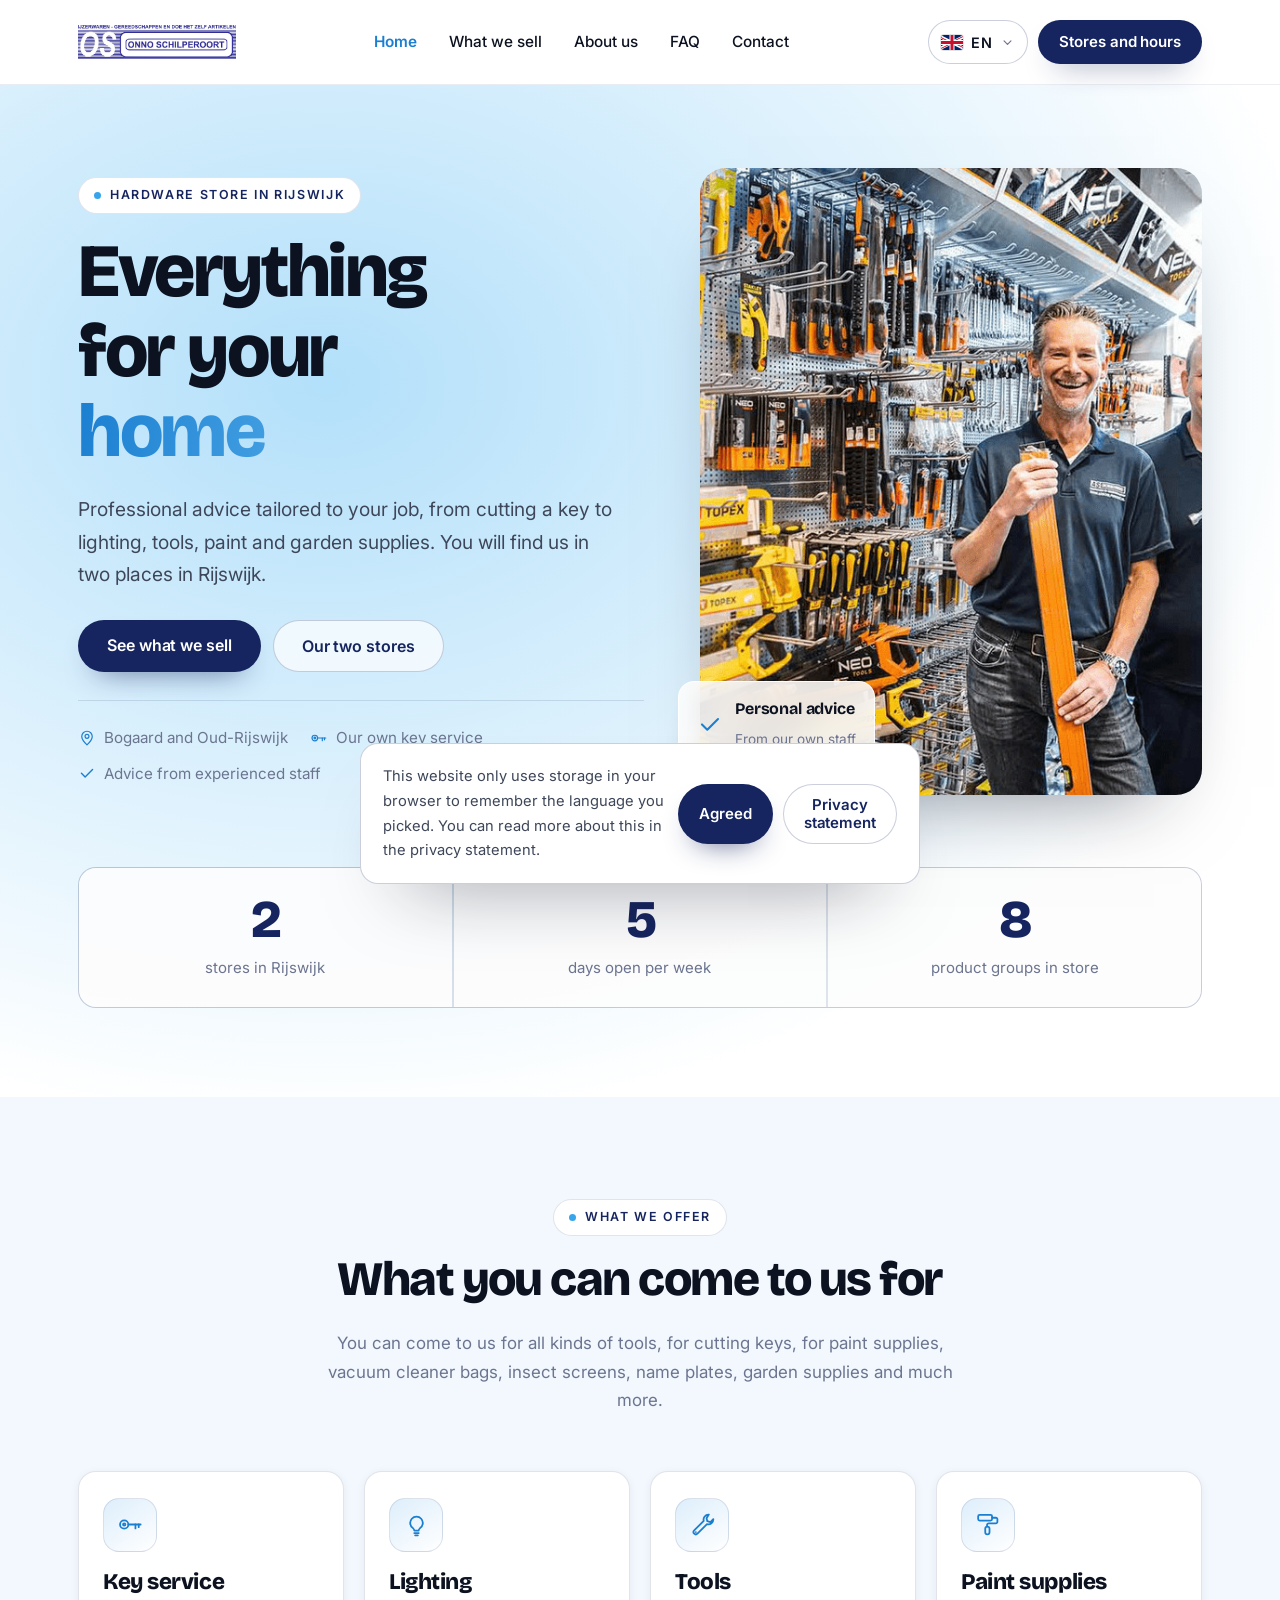
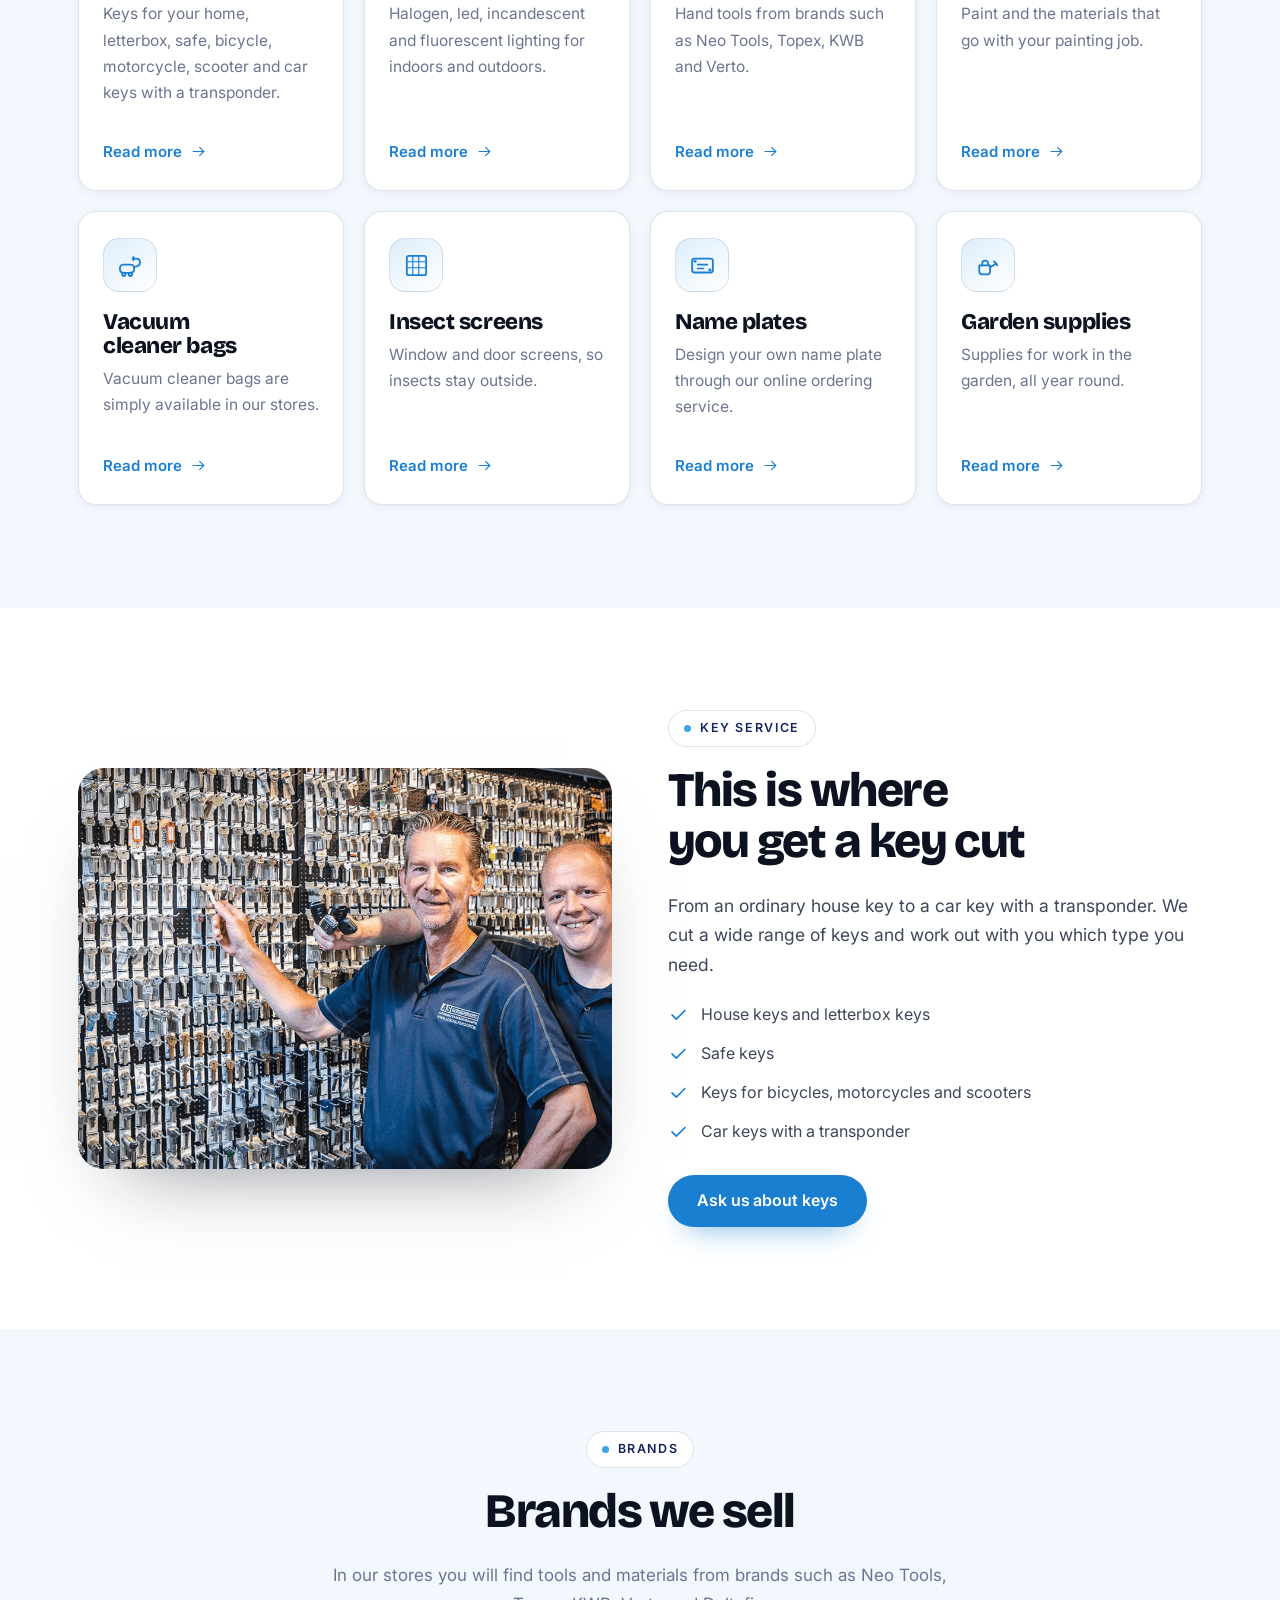
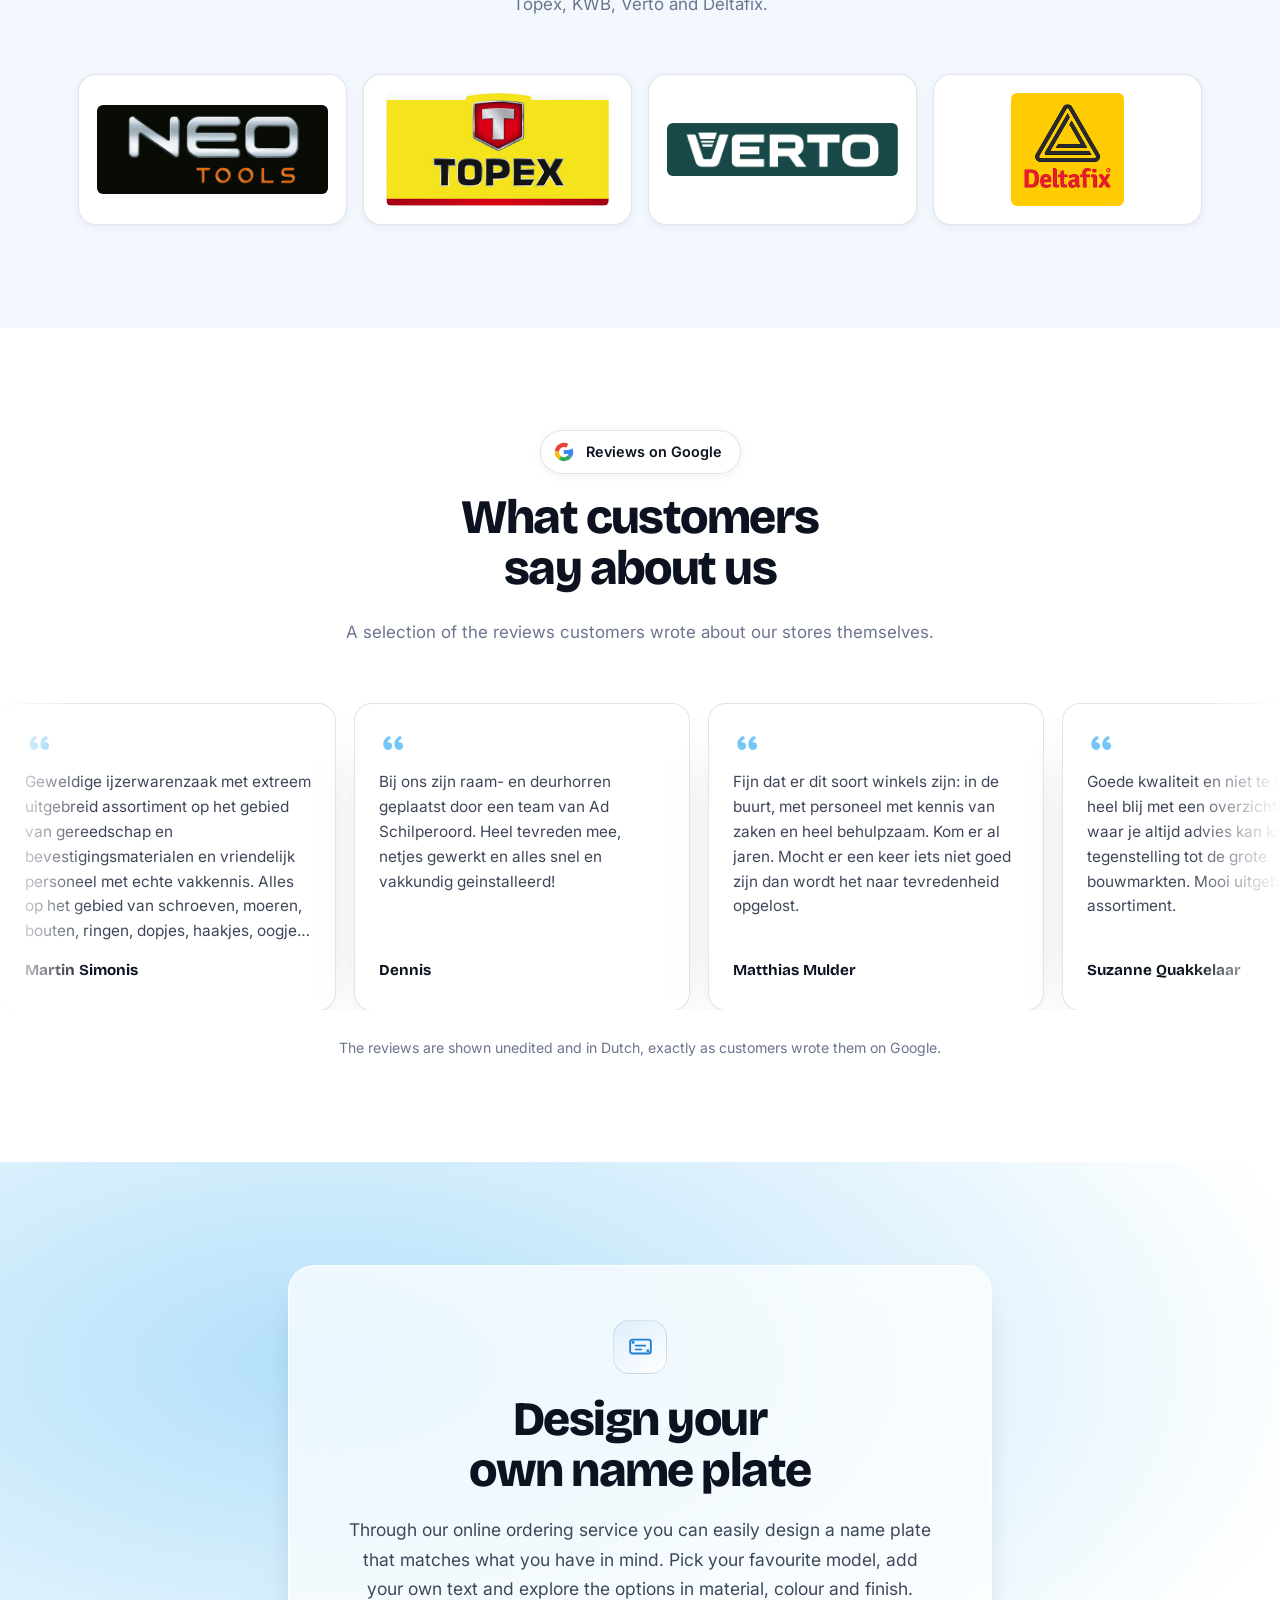
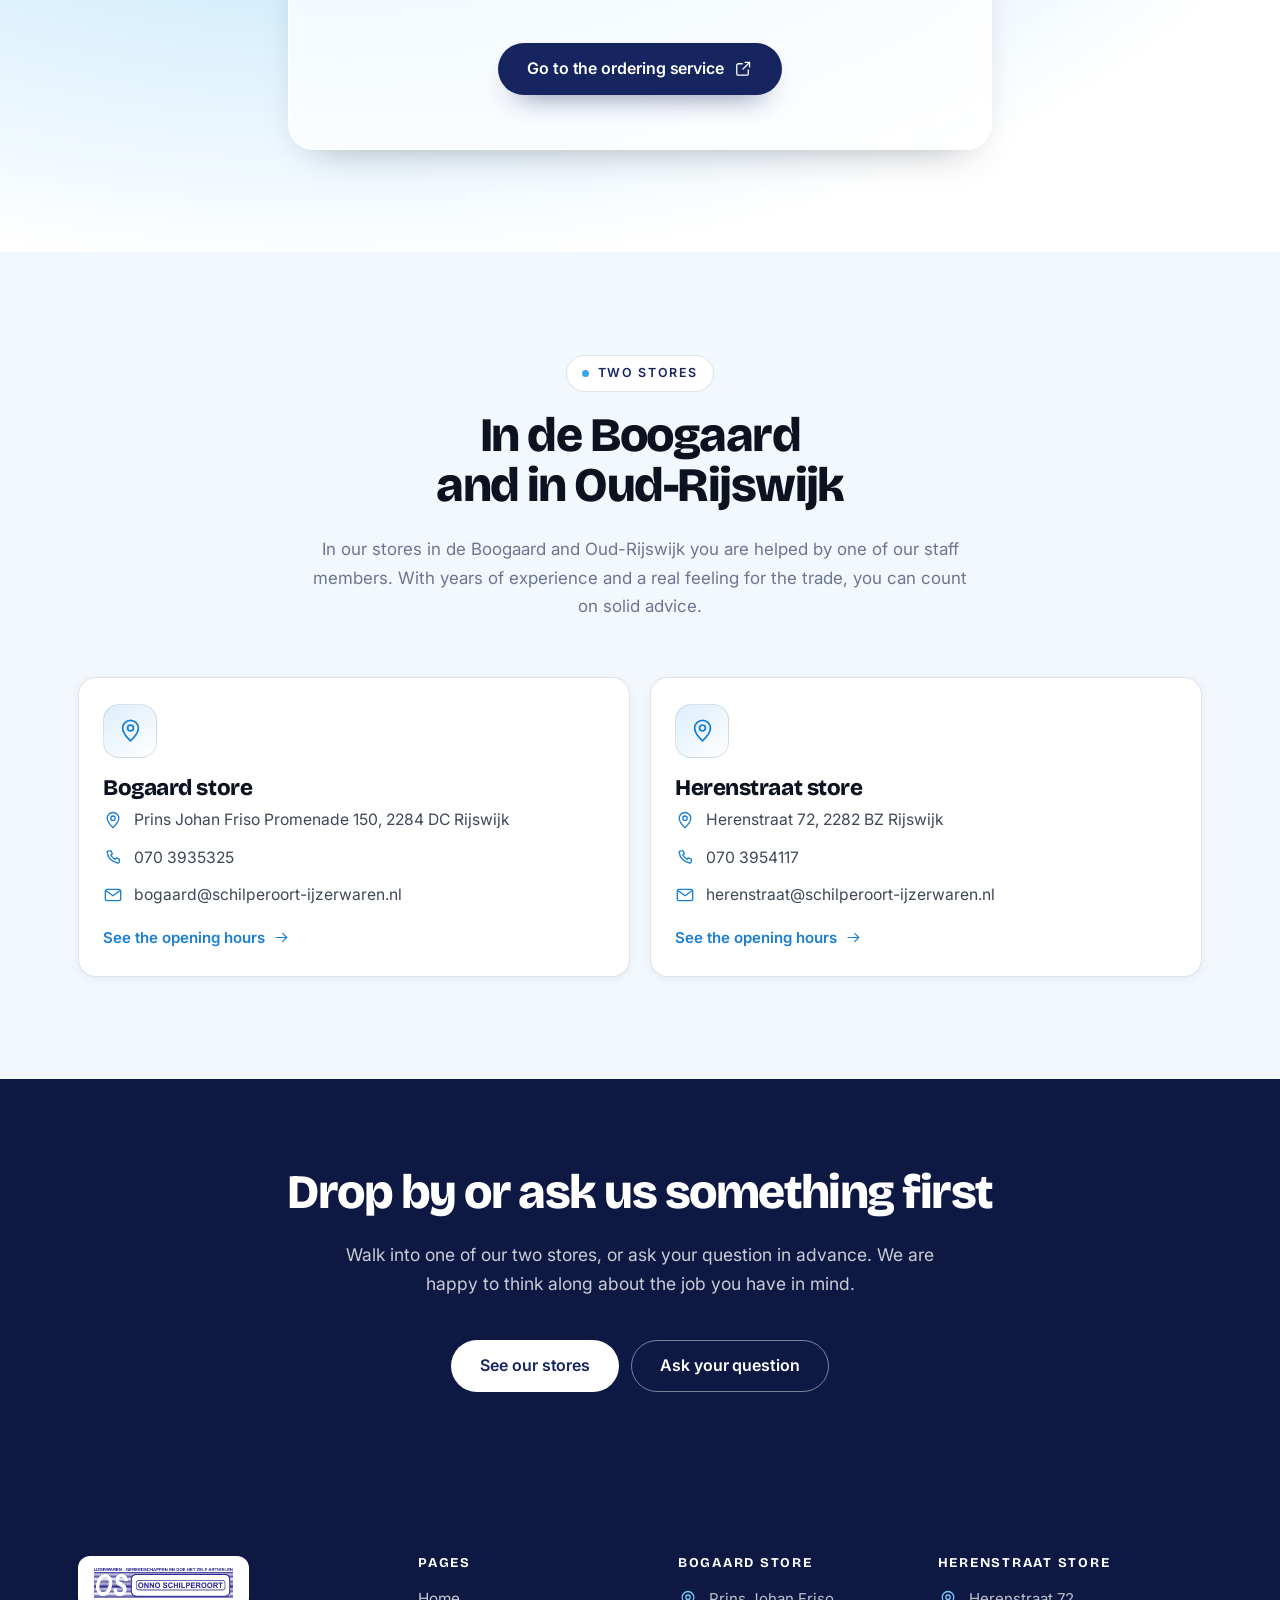
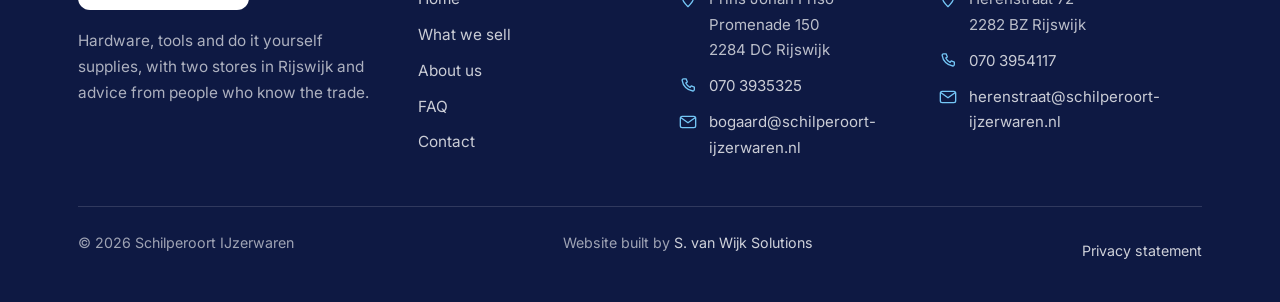
==== index.html @ a6f724fb "Basisstructuur demo-site Schilperoort IJzerwaren Vijf hoofdpagina's plus privacyverklaring en 404, g" ====
<!DOCTYPE html>
<html lang="nl">
<head>
<meta charset="UTF-8">
<meta name="viewport" content="width=device-width, initial-scale=1.0">
<meta name="robots" content="noindex, nofollow">
<title>Schilperoort IJzerwaren Rijswijk | Sleutels, gereedschap en verf</title>
<meta name="description" content="IJzerwarenwinkel met twee vestigingen in Rijswijk. Sleutelservice, gereedschappen, verlichting, verf, horren, naambordjes en tuinartikelen, met advies van vakmensen.">
<link rel="canonical" href="https://svanwijksolutions.github.io/schilderpoort-ijzerwaren/">
<link rel="alternate" hreflang="nl" href="https://svanwijksolutions.github.io/schilderpoort-ijzerwaren/">
<link rel="alternate" hreflang="en" href="https://svanwijksolutions.github.io/schilderpoort-ijzerwaren/">
<link rel="alternate" hreflang="x-default" href="https://svanwijksolutions.github.io/schilderpoort-ijzerwaren/">
<link rel="icon" href="assets/icons/favicon.svg" type="image/svg+xml">

<meta property="og:type" content="website">
<meta property="og:locale" content="nl_NL">
<meta property="og:title" content="Schilperoort IJzerwaren Rijswijk | Sleutels, gereedschap en verf">
<meta property="og:description" content="IJzerwarenwinkel met twee vestigingen in Rijswijk. Sleutelservice, gereedschappen, verlichting, verf, horren, naambordjes en tuinartikelen.">
<meta property="og:url" content="https://svanwijksolutions.github.io/schilderpoort-ijzerwaren/">
<meta property="og:image" content="https://svanwijksolutions.github.io/schilderpoort-ijzerwaren/assets/images/eigenaren-gereedschapswand.jpg">
<meta name="twitter:card" content="summary_large_image">

<link rel="preconnect" href="https://fonts.googleapis.com">
<link rel="preconnect" href="https://fonts.gstatic.com" crossorigin>
<link href="https://fonts.googleapis.com/css2?family=Bricolage+Grotesque:opsz,wght@12..96,400..800&family=Inter:wght@400..600&display=swap" rel="stylesheet">
<link rel="stylesheet" href="style.css">

<script type="application/ld+json">
{
  "@context": "https://schema.org",
  "@graph": [
    {
      "@type": "HardwareStore",
      "@id": "https://svanwijksolutions.github.io/schilderpoort-ijzerwaren/#bogaard",
      "name": "Schilperoort IJzerwaren, filiaal Bogaard",
      "url": "https://svanwijksolutions.github.io/schilderpoort-ijzerwaren/",
      "telephone": "+31703935325",
      "email": "bogaard@schilperoort-ijzerwaren.nl",
      "address": {
        "@type": "PostalAddress",
        "streetAddress": "Prins Johan Friso Promenade 150",
        "postalCode": "2284 DC",
        "addressLocality": "Rijswijk",
        "addressCountry": "NL"
      },
      "openingHoursSpecification": [
        { "@type": "OpeningHoursSpecification", "dayOfWeek": "Tuesday", "opens": "10:00", "closes": "17:30" },
        { "@type": "OpeningHoursSpecification", "dayOfWeek": ["Wednesday", "Thursday", "Friday"], "opens": "09:00", "closes": "17:30" },
        { "@type": "OpeningHoursSpecification", "dayOfWeek": "Saturday", "opens": "09:00", "closes": "16:00" }
      ]
    },
    {
      "@type": "HardwareStore",
      "@id": "https://svanwijksolutions.github.io/schilderpoort-ijzerwaren/#herenstraat",
      "name": "Schilperoort IJzerwaren, filiaal Herenstraat",
      "url": "https://svanwijksolutions.github.io/schilderpoort-ijzerwaren/",
      "telephone": "+31703954117",
      "email": "herenstraat@schilperoort-ijzerwaren.nl",
      "address": {
        "@type": "PostalAddress",
        "streetAddress": "Herenstraat 72",
        "postalCode": "2282 BZ",
        "addressLocality": "Rijswijk",
        "addressCountry": "NL"
      },
      "openingHoursSpecification": [
        { "@type": "OpeningHoursSpecification", "dayOfWeek": ["Tuesday", "Wednesday", "Thursday", "Friday"], "opens": "09:00", "closes": "17:30" },
        { "@type": "OpeningHoursSpecification", "dayOfWeek": "Saturday", "opens": "09:00", "closes": "16:00" }
      ]
    }
  ]
}
</script>
</head>
<body data-page="home">

<a class="skip-link" href="#main" data-i18n="a11y.skip">Naar de inhoud</a>

<div id="header-placeholder"></div>

<main id="main">

  <!-- Hero -->
  <section class="hero aurora">
    <div class="container">
      <div class="hero-grid">
        <div class="hero-copy">
          <span class="eyebrow fade-up" data-i18n="hero.eyebrow">IJzerwaren in Rijswijk</span>
          <h1 class="hero-title fade-up d1">
            <span class="line" data-i18n="hero.titleA">Alles voor in en om uw</span>
            <span class="line grad-word" data-i18n="hero.titleB">huis</span>
          </h1>
          <p class="hero-lead fade-up d2" data-i18n="hero.lead">Professioneel advies op maat, van een sleutel bijmaken tot verlichting, gereedschap, verf en tuinartikelen. U vindt ons op twee plekken in Rijswijk.</p>
          <div class="hero-actions fade-up d3">
            <a class="btn btn-primary" href="assortiment.html" data-i18n="hero.ctaPrimary">Bekijk het assortiment</a>
            <a class="btn btn-ghost" href="contact.html#locaties" data-i18n="hero.ctaSecondary">Onze twee filialen</a>
          </div>
          <ul class="hero-meta fade-up d4">
            <li>
              <svg class="icon" aria-hidden="true"><use href="assets/icons/sprite.svg#icon-pin"></use></svg>
              <span data-i18n="hero.meta1">Bogaard en Oud-Rijswijk</span>
            </li>
            <li>
              <svg class="icon" aria-hidden="true"><use href="assets/icons/sprite.svg#icon-key"></use></svg>
              <span data-i18n="hero.meta2">Eigen sleutelservice</span>
            </li>
            <li>
              <svg class="icon" aria-hidden="true"><use href="assets/icons/sprite.svg#icon-check"></use></svg>
              <span data-i18n="hero.meta3">Advies van vakmensen</span>
            </li>
          </ul>
        </div>

        <div class="hero-media fade-up d2">
          <div class="photo-frame hero-photo">
            <img src="assets/images/eigenaren-gereedschapswand.jpg"
                 alt="Twee medewerkers van Schilperoort IJzerwaren bij de gereedschapswand in de winkel"
                 width="1200" height="675" loading="eager">
          </div>
          <div class="hero-card">
            <svg class="icon" aria-hidden="true"><use href="assets/icons/sprite.svg#icon-check"></use></svg>
            <div>
              <strong data-i18n="hero.cardTitle">Persoonlijk advies</strong>
              <span data-i18n="hero.cardText">Van onze eigen medewerkers</span>
            </div>
          </div>
        </div>
      </div>

      <div class="stats-strip reveal">
        <div class="stat">
          <span class="stat-num" data-count="2">2</span>
          <span class="stat-label" data-i18n="stats.one">winkels in Rijswijk</span>
        </div>
        <div class="stat">
          <span class="stat-num" data-count="5">5</span>
          <span class="stat-label" data-i18n="stats.two">dagen per week open</span>
        </div>
        <div class="stat">
          <span class="stat-num" data-count="8">8</span>
          <span class="stat-label" data-i18n="stats.three">productgroepen in de winkel</span>
        </div>
      </div>
    </div>
  </section>

  <!-- Assortiment -->
  <section class="section section-tint" id="assortiment">
    <div class="container">
      <div class="section-head centered reveal">
        <span class="eyebrow" data-i18n="offer.eyebrow">Ons aanbod</span>
        <h2 data-i18n="offer.title">Waarvoor u bij ons terecht kunt</h2>
        <p data-i18n="offer.lead">U kunt bij ons terecht voor diverse gereedschappen, voor het bijmaken van diverse sleutels, verfartikelen, stofzuigerzakken, horren, naamplaatjes, tuinartikelen en nog veel meer.</p>
      </div>

      <div class="cards-grid grid-4">
        <article class="card reveal">
          <span class="card-icon"><svg class="icon" aria-hidden="true"><use href="assets/icons/sprite.svg#icon-key"></use></svg></span>
          <h3 data-i18n="offer.keys.title">Sleutelservice</h3>
          <p data-i18n="offer.keys.text">Sleutels voor huis, brievenbus, kluis, fiets, motor, scooter en auto met transponder.</p>
          <a class="card-link" href="assortiment.html#sleutelservice">
            <span data-i18n="common.more">Meer hierover</span>
            <svg class="icon" aria-hidden="true"><use href="assets/icons/sprite.svg#icon-arrow"></use></svg>
          </a>
        </article>

        <article class="card reveal delay-1">
          <span class="card-icon"><svg class="icon" aria-hidden="true"><use href="assets/icons/sprite.svg#icon-bulb"></use></svg></span>
          <h3 data-i18n="offer.light.title">Verlichting</h3>
          <p data-i18n="offer.light.text">Halogeen, led, gloeilampen en tl-verlichting voor binnen en buiten.</p>
          <a class="card-link" href="assortiment.html#verlichting">
            <span data-i18n="common.more">Meer hierover</span>
            <svg class="icon" aria-hidden="true"><use href="assets/icons/sprite.svg#icon-arrow"></use></svg>
          </a>
        </article>

        <article class="card reveal delay-2">
          <span class="card-icon"><svg class="icon" aria-hidden="true"><use href="assets/icons/sprite.svg#icon-tools"></use></svg></span>
          <h3 data-i18n="offer.tools.title">Gereedschappen</h3>
          <p data-i18n="offer.tools.text">Handgereedschap van merken als Neo Tools, Topex, KWB en Verto.</p>
          <a class="card-link" href="assortiment.html#gereedschap">
            <span data-i18n="common.more">Meer hierover</span>
            <svg class="icon" aria-hidden="true"><use href="assets/icons/sprite.svg#icon-arrow"></use></svg>
          </a>
        </article>

        <article class="card reveal delay-3">
          <span class="card-icon"><svg class="icon" aria-hidden="true"><use href="assets/icons/sprite.svg#icon-paint"></use></svg></span>
          <h3 data-i18n="offer.paint.title">Verfartikelen</h3>
          <p data-i18n="offer.paint.text">Verf en bijbehorende materialen voor uw schilderwerk.</p>
          <a class="card-link" href="assortiment.html#verf">
            <span data-i18n="common.more">Meer hierover</span>
            <svg class="icon" aria-hidden="true"><use href="assets/icons/sprite.svg#icon-arrow"></use></svg>
          </a>
        </article>

        <article class="card reveal">
          <span class="card-icon"><svg class="icon" aria-hidden="true"><use href="assets/icons/sprite.svg#icon-vacuum"></use></svg></span>
          <h3 data-i18n="offer.bags.title">Stofzuigerzakken</h3>
          <p data-i18n="offer.bags.text">Stofzuigerzakken haalt u gewoon bij ons in de winkel.</p>
          <a class="card-link" href="assortiment.html#stofzuigerzakken">
            <span data-i18n="common.more">Meer hierover</span>
            <svg class="icon" aria-hidden="true"><use href="assets/icons/sprite.svg#icon-arrow"></use></svg>
          </a>
        </article>

        <article class="card reveal delay-1">
          <span class="card-icon"><svg class="icon" aria-hidden="true"><use href="assets/icons/sprite.svg#icon-screen"></use></svg></span>
          <h3 data-i18n="offer.screens.title">Horren</h3>
          <p data-i18n="offer.screens.text">Raam- en deurhorren, zodat insecten buiten blijven.</p>
          <a class="card-link" href="assortiment.html#horren">
            <span data-i18n="common.more">Meer hierover</span>
            <svg class="icon" aria-hidden="true"><use href="assets/icons/sprite.svg#icon-arrow"></use></svg>
          </a>
        </article>

        <article class="card reveal delay-2">
          <span class="card-icon"><svg class="icon" aria-hidden="true"><use href="assets/icons/sprite.svg#icon-nameplate"></use></svg></span>
          <h3 data-i18n="offer.plates.title">Naambordjes</h3>
          <p data-i18n="offer.plates.text">Zelf een naambordje ontwerpen via onze online bestelservice.</p>
          <a class="card-link" href="assortiment.html#naambordjes">
            <span data-i18n="common.more">Meer hierover</span>
            <svg class="icon" aria-hidden="true"><use href="assets/icons/sprite.svg#icon-arrow"></use></svg>
          </a>
        </article>

        <article class="card reveal delay-3">
          <span class="card-icon"><svg class="icon" aria-hidden="true"><use href="assets/icons/sprite.svg#icon-garden"></use></svg></span>
          <h3 data-i18n="offer.garden.title">Tuinartikelen</h3>
          <p data-i18n="offer.garden.text">Spullen voor het werk in de tuin, het hele jaar door.</p>
          <a class="card-link" href="assortiment.html#tuin">
            <span data-i18n="common.more">Meer hierover</span>
            <svg class="icon" aria-hidden="true"><use href="assets/icons/sprite.svg#icon-arrow"></use></svg>
          </a>
        </article>
      </div>
    </div>
  </section>

  <!-- Sleutelservice -->
  <section class="section">
    <div class="container">
      <div class="split">
        <div class="split-media reveal">
          <div class="photo-frame">
            <img src="assets/images/sleutelservice-sleutelwand.jpg"
                 alt="Medewerker pakt een sleutel van de sleutelwand bij Schilperoort IJzerwaren"
                 width="1200" height="675" loading="lazy">
          </div>
        </div>
        <div class="split-copy reveal delay-1">
          <span class="eyebrow" data-i18n="keys.eyebrow">Sleutelservice</span>
          <h2 data-i18n="keys.title">Een sleutel bijmaken doet u hier</h2>
          <p data-i18n="keys.text">Van een gewone huissleutel tot een autosleutel met transponder. Wij maken uiteenlopende sleutels voor u bij en zoeken samen met u uit welk type u nodig heeft.</p>
          <ul class="feature-list">
            <li>
              <svg class="icon" aria-hidden="true"><use href="assets/icons/sprite.svg#icon-check"></use></svg>
              <span data-i18n="keys.item1">Huissleutels en brievenbussleutels</span>
            </li>
            <li>
              <svg class="icon" aria-hidden="true"><use href="assets/icons/sprite.svg#icon-check"></use></svg>
              <span data-i18n="keys.item2">Kluissleutels</span>
            </li>
            <li>
              <svg class="icon" aria-hidden="true"><use href="assets/icons/sprite.svg#icon-check"></use></svg>
              <span data-i18n="keys.item3">Sleutels voor fiets, motor en scooter</span>
            </li>
            <li>
              <svg class="icon" aria-hidden="true"><use href="assets/icons/sprite.svg#icon-check"></use></svg>
              <span data-i18n="keys.item4">Autosleutels met transponder</span>
            </li>
          </ul>
          <div class="hero-actions">
            <a class="btn btn-accent" href="contact.html#formulier" data-i18n="keys.cta">Stel uw vraag over sleutels</a>
          </div>
        </div>
      </div>
    </div>
  </section>

  <!-- Merken -->
  <section class="section section-tint">
    <div class="container">
      <div class="section-head centered reveal">
        <span class="eyebrow" data-i18n="brands.eyebrow">Merken</span>
        <h2 data-i18n="brands.title">Merken die wij verkopen</h2>
        <p data-i18n="brands.lead">In onze winkels vindt u gereedschap en materialen van onder andere Neo Tools, Topex, KWB, Verto en Deltafix.</p>
      </div>
      <div class="brands-grid">
        <div class="brand-card reveal">
          <img src="assets/images/merk-neo-tools.png" alt="Logo van Neo Tools" width="1024" height="394" loading="lazy">
        </div>
        <div class="brand-card reveal delay-1">
          <img src="assets/images/merk-topex.jpg" alt="Logo van Topex" width="640" height="326" loading="lazy">
        </div>
        <div class="brand-card reveal delay-2">
          <img src="assets/images/merk-verto.png" alt="Logo van Verto" width="1024" height="237" loading="lazy">
        </div>
        <div class="brand-card reveal delay-3">
          <img src="assets/images/merk-deltafix.png" alt="Logo van Deltafix" width="225" height="225" loading="lazy">
        </div>
      </div>
    </div>
  </section>

  <!-- Reviews -->
  <section class="tm-section">
    <div class="container section-head centered reveal">
      <span class="tm-badge">
        <svg class="icon" aria-hidden="true"><use href="assets/icons/sprite.svg#icon-google"></use></svg>
        <span data-i18n="reviews.badge">Reviews op Google</span>
      </span>
      <h2 data-i18n="reviews.title">Wat klanten over ons zeggen</h2>
      <p data-i18n="reviews.lead">Een greep uit de reacties die klanten zelf over onze winkels schreven.</p>
    </div>

    <div class="tm-viewport">
      <div class="tm-track">
        <!-- set 1 -->
        <figure class="tm-card">
          <svg class="icon" aria-hidden="true"><use href="assets/icons/sprite.svg#icon-quote"></use></svg>
          <blockquote class="tm-quote">Geweldige ijzerwarenzaak met extreem uitgebreid assortiment op het gebied van gereedschap en bevestigingsmaterialen en vriendelijk personeel met echte vakkennis. Alles op het gebied van schroeven, moeren, bouten, ringen, dopjes, haakjes, oogjes, ophangsystemen, elektra, kabels, kettingen, beems, trekkers, matten, etc. Tevens is er een sleutelservice.</blockquote>
          <figcaption class="tm-name">Martin Simonis</figcaption>
        </figure>
        <figure class="tm-card">
          <svg class="icon" aria-hidden="true"><use href="assets/icons/sprite.svg#icon-quote"></use></svg>
          <blockquote class="tm-quote">Bij ons zijn raam- en deurhorren geplaatst door een team van Ad Schilperoord. Heel tevreden mee, netjes gewerkt en alles snel en vakkundig geinstalleerd!</blockquote>
          <figcaption class="tm-name">Dennis</figcaption>
        </figure>
        <figure class="tm-card">
          <svg class="icon" aria-hidden="true"><use href="assets/icons/sprite.svg#icon-quote"></use></svg>
          <blockquote class="tm-quote">Fijn dat er dit soort winkels zijn: in de buurt, met personeel met kennis van zaken en heel behulpzaam. Kom er al jaren. Mocht er een keer iets niet goed zijn dan wordt het naar tevredenheid opgelost.</blockquote>
          <figcaption class="tm-name">Matthias Mulder</figcaption>
        </figure>
        <figure class="tm-card">
          <svg class="icon" aria-hidden="true"><use href="assets/icons/sprite.svg#icon-quote"></use></svg>
          <blockquote class="tm-quote">Goede kwaliteit en niet te duur. Ik ben heel blij met een overzichtelijke winkel waar je altijd advies kan krijgen, in tegenstelling tot de grote bouwmarkten. Mooi uitgebreid assortiment.</blockquote>
          <figcaption class="tm-name">Suzanne Quakkelaar</figcaption>
        </figure>
        <figure class="tm-card">
          <svg class="icon" aria-hidden="true"><use href="assets/icons/sprite.svg#icon-quote"></use></svg>
          <blockquote class="tm-quote">Fantastische winkel, personeel dat weet waar ze het over hebben, je kunnen helpen omdat ze mee denken en als je iets nodig hebt weten ze precies te vinden in welk bakje het zit. Prijzen zijn prima, service perfect!</blockquote>
          <figcaption class="tm-name">Tom Wonders</figcaption>
        </figure>
        <figure class="tm-card">
          <svg class="icon" aria-hidden="true"><use href="assets/icons/sprite.svg#icon-quote"></use></svg>
          <blockquote class="tm-quote">Heerlijk mee denkende personeel. Had een vraag en hun een perfecte oplossing. En koste me nog geen 3 euro en ben er super blij mee. Kom er graag als er iets in huis gedaan moet worden.</blockquote>
          <figcaption class="tm-name">Ser B</figcaption>
        </figure>

        <!-- set 2: exacte kopie voor de naadloze loop -->
        <figure class="tm-card" aria-hidden="true">
          <svg class="icon" aria-hidden="true"><use href="assets/icons/sprite.svg#icon-quote"></use></svg>
          <blockquote class="tm-quote">Geweldige ijzerwarenzaak met extreem uitgebreid assortiment op het gebied van gereedschap en bevestigingsmaterialen en vriendelijk personeel met echte vakkennis. Alles op het gebied van schroeven, moeren, bouten, ringen, dopjes, haakjes, oogjes, ophangsystemen, elektra, kabels, kettingen, beems, trekkers, matten, etc. Tevens is er een sleutelservice.</blockquote>
          <figcaption class="tm-name">Martin Simonis</figcaption>
        </figure>
        <figure class="tm-card" aria-hidden="true">
          <svg class="icon" aria-hidden="true"><use href="assets/icons/sprite.svg#icon-quote"></use></svg>
          <blockquote class="tm-quote">Bij ons zijn raam- en deurhorren geplaatst door een team van Ad Schilperoord. Heel tevreden mee, netjes gewerkt en alles snel en vakkundig geinstalleerd!</blockquote>
          <figcaption class="tm-name">Dennis</figcaption>
        </figure>
        <figure class="tm-card" aria-hidden="true">
          <svg class="icon" aria-hidden="true"><use href="assets/icons/sprite.svg#icon-quote"></use></svg>
          <blockquote class="tm-quote">Fijn dat er dit soort winkels zijn: in de buurt, met personeel met kennis van zaken en heel behulpzaam. Kom er al jaren. Mocht er een keer iets niet goed zijn dan wordt het naar tevredenheid opgelost.</blockquote>
          <figcaption class="tm-name">Matthias Mulder</figcaption>
        </figure>
        <figure class="tm-card" aria-hidden="true">
          <svg class="icon" aria-hidden="true"><use href="assets/icons/sprite.svg#icon-quote"></use></svg>
          <blockquote class="tm-quote">Goede kwaliteit en niet te duur. Ik ben heel blij met een overzichtelijke winkel waar je altijd advies kan krijgen, in tegenstelling tot de grote bouwmarkten. Mooi uitgebreid assortiment.</blockquote>
          <figcaption class="tm-name">Suzanne Quakkelaar</figcaption>
        </figure>
        <figure class="tm-card" aria-hidden="true">
          <svg class="icon" aria-hidden="true"><use href="assets/icons/sprite.svg#icon-quote"></use></svg>
          <blockquote class="tm-quote">Fantastische winkel, personeel dat weet waar ze het over hebben, je kunnen helpen omdat ze mee denken en als je iets nodig hebt weten ze precies te vinden in welk bakje het zit. Prijzen zijn prima, service perfect!</blockquote>
          <figcaption class="tm-name">Tom Wonders</figcaption>
        </figure>
        <figure class="tm-card" aria-hidden="true">
          <svg class="icon" aria-hidden="true"><use href="assets/icons/sprite.svg#icon-quote"></use></svg>
          <blockquote class="tm-quote">Heerlijk mee denkende personeel. Had een vraag en hun een perfecte oplossing. En koste me nog geen 3 euro en ben er super blij mee. Kom er graag als er iets in huis gedaan moet worden.</blockquote>
          <figcaption class="tm-name">Ser B</figcaption>
        </figure>
      </div>
    </div>

    <div class="container">
      <p class="tm-note" data-i18n="reviews.note">De reviews staan hier onbewerkt, precies zoals klanten ze zelf op Google schreven.</p>
    </div>
  </section>

  <!-- Naambordjes -->
  <section class="section aurora">
    <div class="container">
      <div class="highlight-block reveal">
        <span class="card-icon"><svg class="icon" aria-hidden="true"><use href="assets/icons/sprite.svg#icon-nameplate"></use></svg></span>
        <h2 data-i18n="plates.title">Uw eigen naambordje ontwerpen</h2>
        <p data-i18n="plates.text">Via onze online bestelservice ontwerpt u eenvoudig een naambordje dat perfect aansluit bij uw wensen. Kies uw favoriete model, voeg uw eigen tekst toe en ontdek de vele mogelijkheden in materiaal, kleur en uitvoering.</p>
        <a class="btn btn-primary" href="https://1034000.naambord.nl/" target="_blank" rel="noopener">
          <span data-i18n="plates.cta">Naar de bestelservice</span>
          <svg class="icon" aria-hidden="true"><use href="assets/icons/sprite.svg#icon-external"></use></svg>
        </a>
      </div>
    </div>
  </section>

  <!-- Locaties -->
  <section class="section section-tint">
    <div class="container">
      <div class="section-head centered reveal">
        <span class="eyebrow" data-i18n="locations.eyebrow">Twee winkels</span>
        <h2 data-i18n="locations.title">In de Bogaard en in Oud-Rijswijk</h2>
        <p data-i18n="locations.lead">In onze filialen in de Bogaard en Oud-Rijswijk wordt u vakkundig geholpen door 1 van onze medewerkers. Met jarenlange ervaring en passie voor het vak kunt u er vanuit gaan dat u goed advies krijgt.</p>
      </div>

      <div class="cards-grid">
        <article class="card reveal">
          <span class="card-icon"><svg class="icon" aria-hidden="true"><use href="assets/icons/sprite.svg#icon-pin"></use></svg></span>
          <h3 data-i18n="locations.bogaard">Filiaal Bogaard</h3>
          <ul class="contact-list">
            <li>
              <svg class="icon" aria-hidden="true"><use href="assets/icons/sprite.svg#icon-pin"></use></svg>
              <span>Prins Johan Friso Promenade 150, 2284 DC Rijswijk</span>
            </li>
            <li>
              <svg class="icon" aria-hidden="true"><use href="assets/icons/sprite.svg#icon-phone"></use></svg>
              <a href="tel:+31703935325">070 3935325</a>
            </li>
            <li>
              <svg class="icon" aria-hidden="true"><use href="assets/icons/sprite.svg#icon-mail"></use></svg>
              <a href="mailto:bogaard@schilperoort-ijzerwaren.nl">bogaard@schilperoort-ijzerwaren.nl</a>
            </li>
          </ul>
          <a class="card-link" href="contact.html#locaties">
            <span data-i18n="locations.hoursLink">Bekijk de openingstijden</span>
            <svg class="icon" aria-hidden="true"><use href="assets/icons/sprite.svg#icon-arrow"></use></svg>
          </a>
        </article>

        <article class="card reveal delay-1">
          <span class="card-icon"><svg class="icon" aria-hidden="true"><use href="assets/icons/sprite.svg#icon-pin"></use></svg></span>
          <h3 data-i18n="locations.herenstraat">Filiaal Herenstraat</h3>
          <ul class="contact-list">
            <li>
              <svg class="icon" aria-hidden="true"><use href="assets/icons/sprite.svg#icon-pin"></use></svg>
              <span>Herenstraat 72, 2282 BZ Rijswijk</span>
            </li>
            <li>
              <svg class="icon" aria-hidden="true"><use href="assets/icons/sprite.svg#icon-phone"></use></svg>
              <a href="tel:+31703954117">070 3954117</a>
            </li>
            <li>
              <svg class="icon" aria-hidden="true"><use href="assets/icons/sprite.svg#icon-mail"></use></svg>
              <a href="mailto:herenstraat@schilperoort-ijzerwaren.nl">herenstraat@schilperoort-ijzerwaren.nl</a>
            </li>
          </ul>
          <a class="card-link" href="contact.html#locaties">
            <span data-i18n="locations.hoursLink">Bekijk de openingstijden</span>
            <svg class="icon" aria-hidden="true"><use href="assets/icons/sprite.svg#icon-arrow"></use></svg>
          </a>
        </article>
      </div>
    </div>
  </section>

  <!-- CTA -->
  <section class="cta-band">
    <div class="container cta-inner">
      <h2 data-i18n="cta.title">Even langskomen of eerst iets vragen</h2>
      <p data-i18n="cta.text">Loop binnen in een van onze twee winkels, of stel uw vraag vooraf. Wij denken graag met u mee over de klus die u in gedachten heeft.</p>
      <div class="cta-actions">
        <a class="btn btn-light" href="contact.html#locaties" data-i18n="cta.primary">Bekijk onze filialen</a>
        <a class="btn btn-outline-light" href="contact.html#formulier" data-i18n="cta.secondary">Stel uw vraag</a>
      </div>
    </div>
  </section>

</main>

<div id="footer-placeholder"></div>

<div class="cookie-banner" role="dialog" aria-live="polite">
  <p data-i18n="cookie.text">Deze website gebruikt alleen opslag in uw browser om uw taalkeuze te onthouden. Meer hierover leest u in de privacyverklaring.</p>
  <div class="cookie-actions">
    <button type="button" class="btn btn-primary btn-sm" data-cookie-accept data-i18n="cookie.accept">Akkoord</button>
    <a class="btn btn-ghost btn-sm" href="privacy.html" data-i18n="cookie.more">Privacyverklaring</a>
  </div>
</div>

<script src="js/script.js" defer></script>
</body>
</html>
---- style.css ----
/* ==========================================================================
   Schilperoort IJzerwaren — stylesheet
   Kleuren: lichtblauw, wit, zwart (huisstijl behouden)
   Opbouw: tokens, basis, layout, header, hero, secties, componenten, footer,
           bewegende elementen, responsive
   ========================================================================== */

/* ---------- 1. Tokens ---------- */
:root {
  --ink: #0C1220;
  --ink-2: #3E4759;
  --ink-3: #6C7590;
  --deep: #16255F;
  --deep-2: #0E1943;
  --brand: #1B7FD1;
  --brand-2: #37A5EB;
  --sky: #74C6F6;
  --sky-soft: #DDEEFB;
  --sky-tint: #F2F8FE;
  --white: #FFFFFF;
  --line: rgba(22, 37, 95, 0.12);
  --line-strong: rgba(22, 37, 95, 0.22);

  --font-display: "Bricolage Grotesque", "Segoe UI", ui-sans-serif, system-ui, sans-serif;
  --font-body: "Inter", ui-sans-serif, system-ui, -apple-system, "Segoe UI", Arial, sans-serif;

  --radius-sm: 10px;
  --radius: 18px;
  --radius-lg: 26px;

  --shadow-sm: 0 2px 10px rgba(12, 18, 32, 0.06);
  --shadow: 0 18px 40px -26px rgba(12, 18, 32, 0.45);
  --shadow-lg: 0 40px 80px -48px rgba(12, 18, 32, 0.55);

  --header-h: 76px;
  --container: 1180px;
  --ease: cubic-bezier(0.22, 1, 0.36, 1);
}

/* ---------- 2. Basis ---------- */
*, *::before, *::after { box-sizing: border-box; }

html {
  scroll-behavior: smooth;
  scroll-padding-top: calc(var(--header-h) + 16px);
  -webkit-text-size-adjust: 100%;
}

body {
  margin: 0;
  font-family: var(--font-body);
  font-size: 17px;
  line-height: 1.68;
  color: var(--ink-2);
  background: var(--white);
  overflow-x: hidden;
  -webkit-font-smoothing: antialiased;
}

body.menu-open { overflow: hidden; }

img, svg { max-width: 100%; }
img { display: block; height: auto; }

h1, h2, h3, h4 {
  font-family: var(--font-display);
  color: var(--ink);
  margin: 0 0 0.5em;
  line-height: 1.06;
  letter-spacing: -0.032em;
  font-weight: 800;
  text-wrap: balance;
}

h1 { font-size: clamp(2.5rem, 7.4vw, 4.7rem); }
h2 { font-size: clamp(1.85rem, 4.4vw, 3rem); }
h3 { font-size: clamp(1.15rem, 2.1vw, 1.4rem); letter-spacing: -0.02em; }
h4 { font-size: 1.02rem; letter-spacing: -0.01em; }

p { margin: 0 0 1.1em; }
p:last-child { margin-bottom: 0; }

a { color: var(--brand); text-decoration: none; }
a:hover { color: var(--deep); }

ul { margin: 0; padding: 0; }

:focus-visible {
  outline: 3px solid var(--brand);
  outline-offset: 3px;
  border-radius: 4px;
}

.container {
  width: 100%;
  max-width: var(--container);
  margin-inline: auto;
  padding-inline: 20px;
}

.skip-link {
  position: absolute;
  left: -9999px;
  top: 0;
  z-index: 200;
  background: var(--deep);
  color: var(--white);
  padding: 14px 20px;
  border-radius: 0 0 10px 0;
}
.skip-link:focus {
  left: 0;
  color: var(--white);
}

.sr-only {
  position: absolute;
  width: 1px; height: 1px;
  padding: 0; margin: -1px;
  overflow: hidden;
  clip: rect(0 0 0 0);
  white-space: nowrap;
  border: 0;
}

.icon {
  width: 24px;
  height: 24px;
  flex: none;
}

/* ---------- 3. Knoppen ---------- */
.btn {
  display: inline-flex;
  align-items: center;
  justify-content: center;
  gap: 10px;
  min-height: 52px;
  padding: 15px 28px;
  border: 1px solid transparent;
  border-radius: 999px;
  font-family: var(--font-body);
  font-size: 1rem;
  font-weight: 600;
  letter-spacing: -0.005em;
  line-height: 1.2;
  cursor: pointer;
  text-align: center;
  transition: transform 0.35s var(--ease), box-shadow 0.35s var(--ease),
              background-color 0.25s ease, color 0.25s ease, border-color 0.25s ease;
}

.btn .icon { width: 19px; height: 19px; }

.btn-primary {
  background: var(--deep);
  color: var(--white);
  box-shadow: 0 14px 30px -18px rgba(22, 37, 95, 0.9);
}
.btn-primary:hover {
  background: var(--deep-2);
  color: var(--white);
  transform: scale(1.025);
  box-shadow: 0 20px 40px -18px rgba(27, 127, 209, 0.75);
}

.btn-accent {
  background: var(--brand);
  color: var(--white);
  box-shadow: 0 14px 30px -18px rgba(27, 127, 209, 0.9);
}
.btn-accent:hover {
  background: #1569B2;
  color: var(--white);
  transform: scale(1.025);
}

.btn-ghost {
  background: rgba(255, 255, 255, 0.7);
  color: var(--deep);
  border-color: var(--line-strong);
}
.btn-ghost:hover {
  background: var(--white);
  color: var(--deep);
  transform: scale(1.025);
  box-shadow: var(--shadow);
}

.btn-light {
  background: var(--white);
  color: var(--deep);
}
.btn-light:hover {
  background: var(--sky-soft);
  color: var(--deep);
  transform: scale(1.025);
}

.btn-outline-light {
  background: transparent;
  color: var(--white);
  border-color: rgba(255, 255, 255, 0.45);
}
.btn-outline-light:hover {
  background: rgba(255, 255, 255, 0.12);
  color: var(--white);
  transform: scale(1.025);
}

.btn-sm {
  min-height: 44px;
  padding: 11px 20px;
  font-size: 0.94rem;
}

/* ---------- 4. Header ---------- */
.site-header {
  position: fixed;
  inset: 0 0 auto 0;
  z-index: 100;
  background: rgba(255, 255, 255, 0.82);
  -webkit-backdrop-filter: blur(16px) saturate(160%);
  backdrop-filter: blur(16px) saturate(160%);
  border-bottom: 1px solid rgba(22, 37, 95, 0.08);
  transition: background-color 0.3s ease, box-shadow 0.3s ease, border-color 0.3s ease;
}

.site-header.scrolled {
  background: rgba(255, 255, 255, 0.94);
  box-shadow: 0 10px 30px -22px rgba(12, 18, 32, 0.55);
  border-bottom-color: rgba(22, 37, 95, 0.12);
}

.header-inner {
  display: flex;
  align-items: center;
  justify-content: space-between;
  gap: 16px;
  height: var(--header-h);
  transition: height 0.3s var(--ease);
}

.site-header.scrolled .header-inner { height: 62px; }

.brand {
  display: flex;
  align-items: center;
  flex: none;
  transition: transform 0.3s var(--ease);
}
.brand:hover { transform: scale(1.02); }

.brand-logo {
  height: 34px;
  width: auto;
  transition: height 0.3s var(--ease);
}
.site-header.scrolled .brand-logo { height: 28px; }

.main-nav { display: none; }

.nav-links {
  display: flex;
  align-items: center;
  gap: 4px;
  list-style: none;
}

.nav-link {
  display: inline-flex;
  align-items: center;
  min-height: 44px;
  padding: 8px 14px;
  border-radius: 999px;
  color: var(--ink);
  font-size: 0.96rem;
  font-weight: 500;
  transition: background-color 0.25s ease, color 0.25s ease;
}
.nav-link:hover { background: var(--sky-tint); color: var(--deep); }
.nav-link.is-active { color: var(--brand); font-weight: 600; }

.header-actions {
  display: flex;
  align-items: center;
  gap: 10px;
}

.header-cta { display: none; }

/* Taalswitcher — desktop dropdown met vlaggen */
.lang-switch { position: relative; display: none; }

.lang-toggle {
  display: inline-flex;
  align-items: center;
  gap: 8px;
  min-height: 44px;
  padding: 8px 12px;
  background: var(--white);
  border: 1px solid var(--line-strong);
  border-radius: 999px;
  font-family: var(--font-body);
  font-size: 0.9rem;
  font-weight: 600;
  color: var(--ink);
  cursor: pointer;
  transition: border-color 0.25s ease, box-shadow 0.25s ease;
}
.lang-toggle:hover { border-color: var(--brand); box-shadow: var(--shadow-sm); }

.flag {
  width: 22px;
  height: 15px;
  border-radius: 3px;
  object-fit: cover;
  box-shadow: 0 0 0 1px rgba(12, 18, 32, 0.12);
}

.lang-code { letter-spacing: 0.04em; }

.lang-toggle .icon { width: 15px; height: 15px; color: var(--ink-3); transition: transform 0.25s ease; }
.lang-toggle[aria-expanded="true"] .icon { transform: rotate(180deg); }

.lang-menu {
  position: absolute;
  top: calc(100% + 8px);
  right: 0;
  min-width: 186px;
  list-style: none;
  padding: 6px;
  background: var(--white);
  border: 1px solid var(--line);
  border-radius: 14px;
  box-shadow: var(--shadow-lg);
  opacity: 0;
  visibility: hidden;
  transform: translateY(-6px);
  transition: opacity 0.22s ease, transform 0.22s ease, visibility 0.22s ease;
}
.lang-switch.open .lang-menu {
  opacity: 1;
  visibility: visible;
  transform: translateY(0);
}

.lang-option {
  display: flex;
  align-items: center;
  gap: 10px;
  width: 100%;
  min-height: 44px;
  padding: 9px 12px;
  background: none;
  border: 0;
  border-radius: 10px;
  font-family: var(--font-body);
  font-size: 0.94rem;
  font-weight: 500;
  color: var(--ink);
  text-align: left;
  cursor: pointer;
}
.lang-option:hover { background: var(--sky-tint); }
.lang-option[aria-selected="true"] { background: var(--sky-soft); font-weight: 600; }

html[lang="nl"] .flag-en,
html[lang="en"] .flag-nl { display: none; }

/* Hamburger */
.menu-toggle {
  position: relative;
  z-index: 115;
  display: inline-flex;
  flex-direction: column;
  justify-content: center;
  gap: 5px;
  width: 46px;
  height: 46px;
  padding: 0 10px;
  background: var(--white);
  border: 1px solid var(--line-strong);
  border-radius: 12px;
  cursor: pointer;
}
.menu-toggle span {
  display: block;
  height: 2px;
  width: 100%;
  border-radius: 2px;
  background: var(--ink);
  transition: transform 0.32s var(--ease), opacity 0.2s ease;
}
body.menu-open .menu-toggle span:nth-child(1) { transform: translateY(7px) rotate(45deg); }
body.menu-open .menu-toggle span:nth-child(2) { opacity: 0; }
body.menu-open .menu-toggle span:nth-child(3) { transform: translateY(-7px) rotate(-45deg); }

/* Mobiel menu */
.mobile-menu {
  position: fixed;
  inset: 0;
  z-index: 110;
  width: 100vw;
  height: 100vh;
  height: 100dvh;
  background: #FFFFFF;
  background-color: #FFFFFF;
  padding: calc(var(--header-h) + 18px) 20px 40px;
  overflow-y: auto;
  transform: translateX(100%);
  visibility: hidden;
  opacity: 0;
  transition: transform 0.4s var(--ease), opacity 0.4s ease, visibility 0.4s ease;
}
.mobile-menu.open {
  transform: translateX(0);
  visibility: visible;
  opacity: 1;
}

body.menu-open .site-header {
  backdrop-filter: none;
  -webkit-backdrop-filter: none;
  background: #FFFFFF;
}

.mobile-nav {
  list-style: none;
  border-top: 1px solid var(--line);
}
.mobile-nav a {
  display: flex;
  align-items: center;
  justify-content: space-between;
  min-height: 60px;
  padding: 14px 4px;
  border-bottom: 1px solid var(--line);
  font-family: var(--font-display);
  font-size: 1.5rem;
  font-weight: 700;
  letter-spacing: -0.02em;
  color: var(--ink);
}
.mobile-nav a:hover { color: var(--brand); }
.mobile-nav .icon { width: 20px; height: 20px; color: var(--sky); }

.mobile-extra {
  margin-top: 26px;
  display: grid;
  gap: 12px;
}

.mobile-lang {
  display: flex;
  gap: 10px;
  margin-top: 24px;
}
.mobile-lang-btn {
  display: inline-flex;
  align-items: center;
  gap: 9px;
  flex: 1 1 0;
  min-height: 48px;
  padding: 12px 14px;
  background: var(--white);
  border: 1px solid var(--line-strong);
  border-radius: 12px;
  font-family: var(--font-body);
  font-size: 0.95rem;
  font-weight: 600;
  color: var(--ink);
  cursor: pointer;
}
.mobile-lang-btn[aria-pressed="true"] {
  background: var(--sky-soft);
  border-color: var(--brand);
  color: var(--deep);
}

/* ---------- 5. Layout-basis ---------- */
main { padding-top: var(--header-h); }

.section { padding: clamp(56px, 8vw, 104px) 0; }
.section-tint { background: var(--sky-tint); }
.section-deep {
  background: var(--deep-2);
  color: rgba(255, 255, 255, 0.78);
}
.section-deep h2, .section-deep h3 { color: var(--white); }

.section-head {
  max-width: 42rem;
  margin-bottom: clamp(32px, 5vw, 56px);
}
.section-head.centered {
  margin-inline: auto;
  text-align: center;
}
.section-head p { color: var(--ink-3); font-size: 1.06rem; }
.section-deep .section-head p { color: rgba(255, 255, 255, 0.72); }

.eyebrow {
  display: inline-flex;
  align-items: center;
  gap: 9px;
  margin-bottom: 18px;
  padding: 7px 15px;
  background: var(--white);
  border: 1px solid var(--line);
  border-radius: 999px;
  font-size: 0.78rem;
  font-weight: 600;
  letter-spacing: 0.13em;
  text-transform: uppercase;
  color: var(--deep);
}
.eyebrow::before {
  content: "";
  width: 7px;
  height: 7px;
  border-radius: 50%;
  background: var(--brand-2);
}
.section-tint .eyebrow { background: var(--white); }
.section-deep .eyebrow {
  background: rgba(255, 255, 255, 0.08);
  border-color: rgba(255, 255, 255, 0.18);
  color: var(--white);
}

.lead {
  font-size: clamp(1.06rem, 2vw, 1.22rem);
  line-height: 1.6;
  color: var(--ink-2);
}

/* ---------- 6. Aurora-achtergrond ---------- */
.aurora {
  position: relative;
  isolation: isolate;
  overflow: hidden;
}
.aurora::before {
  content: "";
  position: absolute;
  inset: -30% -20% auto -20%;
  height: 150%;
  z-index: -1;
  background:
    radial-gradient(46% 40% at 18% 22%, rgba(116, 198, 246, 0.55), transparent 68%),
    radial-gradient(38% 36% at 84% 12%, rgba(27, 127, 209, 0.34), transparent 66%),
    radial-gradient(52% 44% at 62% 78%, rgba(221, 238, 251, 0.9), transparent 70%),
    radial-gradient(30% 30% at 8% 82%, rgba(55, 165, 235, 0.22), transparent 70%);
  background-size: 180% 180%;
  animation: aurora-drift 26s ease-in-out infinite alternate;
}

@keyframes aurora-drift {
  0%   { background-position: 0% 50%, 100% 0%, 50% 100%, 0% 100%; }
  100% { background-position: 22% 30%, 74% 24%, 30% 76%, 18% 72%; }
}

.aurora-deep::before {
  background:
    radial-gradient(44% 40% at 16% 20%, rgba(55, 165, 235, 0.42), transparent 66%),
    radial-gradient(40% 38% at 88% 24%, rgba(116, 198, 246, 0.24), transparent 66%),
    radial-gradient(46% 42% at 60% 92%, rgba(27, 127, 209, 0.32), transparent 70%);
}

/* ---------- 7. Hero ---------- */
.hero {
  padding: clamp(44px, 7vw, 84px) 0 clamp(48px, 7vw, 92px);
}

.hero-grid {
  display: grid;
  gap: clamp(32px, 5vw, 56px);
  align-items: center;
}

.hero-title {
  margin-bottom: 22px;
  font-weight: 800;
}

.line { display: block; }

.grad-word {
  background: linear-gradient(100deg, var(--brand) 0%, var(--sky) 26%, var(--deep) 52%, var(--brand-2) 74%, var(--brand) 100%);
  background-size: 320% 100%;
  -webkit-background-clip: text;
  background-clip: text;
  -webkit-text-fill-color: transparent;
  color: transparent;
  animation: grad-slide 9s linear infinite;
}

@keyframes grad-slide {
  0% { background-position: 0% 50%; }
  100% { background-position: 320% 50%; }
}

.hero-lead {
  max-width: 34rem;
  font-size: clamp(1.06rem, 2vw, 1.2rem);
  color: var(--ink-2);
}

.hero-actions {
  display: flex;
  flex-wrap: wrap;
  gap: 12px;
  margin-top: 30px;
}

.hero-meta {
  display: flex;
  flex-wrap: wrap;
  gap: 10px 22px;
  margin-top: 28px;
  padding-top: 24px;
  border-top: 1px solid var(--line);
  list-style: none;
  font-size: 0.95rem;
  color: var(--ink-3);
}
.hero-meta li {
  display: flex;
  align-items: center;
  gap: 8px;
}
.hero-meta .icon { width: 18px; height: 18px; color: var(--brand); }

.hero-media { position: relative; }

.photo-frame {
  position: relative;
  border-radius: var(--radius-lg);
  overflow: hidden;
  box-shadow: var(--shadow-lg);
  background: var(--sky-soft);
}
.photo-frame img {
  width: 100%;
  height: 100%;
  object-fit: cover;
  object-position: center;
}

.hero-photo { aspect-ratio: 4 / 3; }

.hero-card {
  position: absolute;
  left: 16px;
  bottom: -22px;
  display: flex;
  align-items: center;
  gap: 12px;
  padding: 14px 18px;
  background: rgba(255, 255, 255, 0.86);
  -webkit-backdrop-filter: blur(14px);
  backdrop-filter: blur(14px);
  border: 1px solid rgba(255, 255, 255, 0.9);
  border-radius: 16px;
  box-shadow: var(--shadow);
}
.hero-card .icon { width: 26px; height: 26px; color: var(--brand); }
.hero-card strong {
  display: block;
  font-family: var(--font-display);
  font-size: 1rem;
  color: var(--ink);
  letter-spacing: -0.01em;
}
.hero-card span { font-size: 0.85rem; color: var(--ink-3); }

/* ---------- 8. Cijferstrip ---------- */
.stats-strip {
  display: grid;
  gap: 2px;
  margin-top: clamp(48px, 6vw, 72px);
  background: var(--line);
  border: 1px solid var(--line);
  border-radius: var(--radius);
  overflow: hidden;
}

.stat {
  padding: 26px 22px;
  background: rgba(255, 255, 255, 0.92);
  text-align: center;
}
.stat-num {
  display: block;
  font-family: var(--font-display);
  font-size: clamp(2.4rem, 5.4vw, 3.3rem);
  font-weight: 800;
  letter-spacing: -0.045em;
  line-height: 1;
  color: var(--deep);
}
.stat-label {
  display: block;
  margin-top: 8px;
  font-size: 0.94rem;
  color: var(--ink-3);
}

/* ---------- 9. Kaartgrids (symmetrisch) ---------- */
.cards-grid {
  display: grid;
  gap: 18px;
  grid-template-columns: 1fr;
}

.card {
  display: flex;
  flex-direction: column;
  height: 100%;
  padding: 26px 24px;
  background: var(--white);
  border: 1px solid var(--line);
  border-radius: var(--radius);
  box-shadow: var(--shadow-sm);
  transition: transform 0.4s var(--ease), box-shadow 0.4s var(--ease), border-color 0.3s ease;
}
.card:hover {
  transform: translateY(-4px);
  border-color: rgba(27, 127, 209, 0.4);
  box-shadow: var(--shadow);
}

.card-icon {
  display: inline-flex;
  align-items: center;
  justify-content: center;
  width: 54px;
  height: 54px;
  margin-bottom: 18px;
  border-radius: 16px;
  background: linear-gradient(145deg, var(--sky-soft), #FFFFFF);
  border: 1px solid var(--line);
  color: var(--brand);
  transition: transform 0.4s var(--ease), background-color 0.3s ease;
}
.card:hover .card-icon { transform: rotate(-6deg) scale(1.04); }
.card-icon .icon { width: 27px; height: 27px; }

.card h3 { margin-bottom: 8px; }
.card p { font-size: 0.97rem; color: var(--ink-3); }

.card-link {
  display: inline-flex;
  align-items: center;
  gap: 8px;
  margin-top: auto;
  padding-top: 16px;
  font-size: 0.94rem;
  font-weight: 600;
  color: var(--brand);
}
.card-link .icon { width: 17px; height: 17px; transition: transform 0.3s var(--ease); }
.card-link:hover .icon { transform: translateX(4px); }

/* ---------- 10. Split-secties ---------- */
.split {
  display: grid;
  gap: clamp(28px, 4.5vw, 56px);
  align-items: center;
}

.split-media .photo-frame { aspect-ratio: 4 / 3; }
.split-copy { min-width: 0; }

.section-photo { padding-bottom: clamp(8px, 2vw, 20px); }
.banner-photo { aspect-ratio: 16 / 9; }

.feature-list {
  display: grid;
  gap: 12px;
  margin: 22px 0 0;
  list-style: none;
}
.feature-list li {
  display: flex;
  align-items: flex-start;
  gap: 12px;
  font-size: 1rem;
}
.feature-list .icon {
  width: 21px;
  height: 21px;
  margin-top: 3px;
  color: var(--brand);
}
.section-deep .feature-list .icon { color: var(--sky); }

/* ---------- 11. Merken ---------- */
.brands-grid {
  display: grid;
  gap: 16px;
  grid-template-columns: repeat(2, minmax(0, 1fr));
}

.brand-card {
  display: flex;
  align-items: center;
  justify-content: center;
  aspect-ratio: 16 / 9;
  padding: 18px;
  background: var(--white);
  border: 1px solid var(--line);
  border-radius: var(--radius);
  box-shadow: var(--shadow-sm);
  transition: transform 0.4s var(--ease), box-shadow 0.4s var(--ease);
}
.brand-card:hover { transform: translateY(-3px); box-shadow: var(--shadow); }
.brand-card img {
  width: auto;
  max-width: 100%;
  max-height: 100%;
  object-fit: contain;
  border-radius: 6px;
}

/* ---------- 12. Reviews-marquee ---------- */
.tm-section {
  --tm-duration: 68s;
  --tm-gap: 18px;
  --tm-card-width: 19.5rem;
  padding: clamp(56px, 8vw, 104px) 0;
}

.tm-badge {
  display: inline-flex;
  align-items: center;
  gap: 11px;
  margin-bottom: 18px;
  padding: 9px 18px 9px 12px;
  background: var(--white);
  border: 1px solid var(--line);
  border-radius: 999px;
  box-shadow: var(--shadow-sm);
  font-size: 0.9rem;
  font-weight: 600;
  color: var(--ink);
}
.tm-badge .icon { width: 22px; height: 22px; }

.tm-viewport {
  margin-top: 40px;
  overflow: hidden;
  -webkit-mask-image: linear-gradient(to right, transparent, black 7%, black 93%, transparent);
  mask-image: linear-gradient(to right, transparent, black 7%, black 93%, transparent);
}

.tm-track {
  display: flex;
  gap: var(--tm-gap);
  width: max-content;
  animation: tm-scroll var(--tm-duration) linear infinite;
  will-change: transform;
}

.tm-viewport:hover .tm-track,
.tm-viewport:focus-within .tm-track { animation-play-state: paused; }

@keyframes tm-scroll {
  from { transform: translateX(0); }
  to { transform: translateX(-50%); }
}

.tm-card {
  display: flex;
  flex-direction: column;
  gap: 14px;
  flex: 0 0 auto;
  width: var(--tm-card-width);
  margin: 0;
  padding: 26px 24px;
  background: var(--white);
  border: 1px solid var(--line);
  border-radius: var(--radius);
  box-shadow: 0 24px 48px -34px rgba(12, 18, 32, 0.5);
}
.tm-card .icon { width: 26px; height: 26px; color: var(--sky); }

.tm-quote {
  margin: 0;
  font-size: 0.96rem;
  line-height: 1.62;
  color: var(--ink-2);
  display: -webkit-box;
  -webkit-line-clamp: 7;
  line-clamp: 7;
  -webkit-box-orient: vertical;
  overflow: hidden;
}

.tm-name {
  margin-top: auto;
  font-family: var(--font-display);
  font-weight: 700;
  font-size: 0.95rem;
  color: var(--ink);
}

.tm-note {
  margin-top: 26px;
  font-size: 0.88rem;
  color: var(--ink-3);
  text-align: center;
}

/* ---------- 13. Naambord-blok ---------- */
.highlight-block {
  display: flex;
  flex-direction: column;
  align-items: center;
  justify-content: center;
  gap: 20px;
  max-width: 44rem;
  margin-inline: auto;
  padding: clamp(32px, 5vw, 54px);
  background: rgba(255, 255, 255, 0.72);
  -webkit-backdrop-filter: blur(16px);
  backdrop-filter: blur(16px);
  border: 1px solid rgba(255, 255, 255, 0.9);
  border-radius: var(--radius-lg);
  box-shadow: var(--shadow);
  text-align: center;
}
.highlight-block .card-icon { margin-bottom: 0; }
.highlight-block h2 { margin-bottom: 0; }

/* ---------- 14. Locaties ---------- */
.locations-grid {
  display: grid;
  gap: 20px;
}

.location-card {
  display: flex;
  flex-direction: column;
  height: 100%;
  background: var(--white);
  border: 1px solid var(--line);
  border-radius: var(--radius-lg);
  overflow: hidden;
  box-shadow: var(--shadow-sm);
}

.location-photo { aspect-ratio: 16 / 9; }
.location-photo img {
  width: 100%;
  height: 100%;
  object-fit: cover;
  object-position: center;
}

.location-body {
  display: flex;
  flex-direction: column;
  flex: 1;
  gap: 18px;
  padding: 26px 24px 28px;
}

.location-body h3 { margin-bottom: 0; }

.contact-list {
  display: grid;
  gap: 11px;
  list-style: none;
  font-size: 0.98rem;
}
.contact-list li {
  display: flex;
  align-items: flex-start;
  gap: 11px;
}
.contact-list .icon {
  width: 20px;
  height: 20px;
  margin-top: 3px;
  color: var(--brand);
  flex: none;
}
.contact-list a { color: var(--ink-2); }
.contact-list a:hover { color: var(--brand); }

.hours-title {
  display: flex;
  align-items: center;
  gap: 9px;
  margin: 0 0 10px;
  font-family: var(--font-display);
  font-size: 1rem;
  font-weight: 700;
  color: var(--ink);
}
.hours-title .icon { width: 19px; height: 19px; color: var(--brand); }

.hours-list {
  list-style: none;
  border-top: 1px solid var(--line);
}
.hours-list li {
  display: flex;
  align-items: center;
  justify-content: space-between;
  gap: 14px;
  padding: 9px 0;
  border-bottom: 1px solid var(--line);
  font-size: 0.95rem;
}
.hours-list .day { color: var(--ink-3); }
.hours-list .time { font-weight: 600; color: var(--ink); }
.hours-list .closed { font-weight: 500; color: var(--ink-3); }

.notice {
  display: flex;
  gap: 12px;
  margin-top: auto;
  padding: 15px 17px;
  background: var(--sky-tint);
  border: 1px solid rgba(27, 127, 209, 0.22);
  border-radius: 14px;
  font-size: 0.9rem;
  color: var(--ink-2);
}
.notice .icon { width: 19px; height: 19px; color: var(--brand); flex: none; margin-top: 2px; }

.location-actions {
  display: flex;
  flex-wrap: wrap;
  gap: 10px;
}

/* ---------- 15. FAQ ---------- */
.faq-list {
  display: grid;
  gap: 12px;
  max-width: 52rem;
  margin-inline: auto;
}

.faq-item {
  background: var(--white);
  border: 1px solid var(--line);
  border-radius: var(--radius);
  box-shadow: var(--shadow-sm);
  overflow: hidden;
}
.faq-item[open] { border-color: rgba(27, 127, 209, 0.4); }

.faq-q {
  display: flex;
  align-items: center;
  justify-content: space-between;
  gap: 16px;
  min-height: 60px;
  padding: 18px 22px;
  font-family: var(--font-display);
  font-size: 1.06rem;
  font-weight: 700;
  letter-spacing: -0.015em;
  color: var(--ink);
  cursor: pointer;
  list-style: none;
}
.faq-q::-webkit-details-marker { display: none; }
.faq-q:hover { color: var(--brand); }
.faq-q .icon {
  width: 20px;
  height: 20px;
  flex: none;
  color: var(--brand);
  transition: transform 0.3s var(--ease);
}
.faq-item[open] .faq-q .icon { transform: rotate(180deg); }

.faq-a {
  padding: 0 22px 22px;
  font-size: 0.99rem;
  color: var(--ink-2);
}

/* ---------- 16. Formulier ---------- */
.contact-layout {
  display: grid;
  gap: clamp(24px, 4vw, 44px);
  align-items: start;
}

.form-card {
  padding: clamp(24px, 4vw, 38px);
  background: var(--white);
  border: 1px solid var(--line);
  border-radius: var(--radius-lg);
  box-shadow: var(--shadow);
}

.form-grid {
  display: grid;
  gap: 16px;
}

.field { display: grid; gap: 7px; }

.field label {
  font-size: 0.92rem;
  font-weight: 600;
  color: var(--ink);
}

.field input,
.field select,
.field textarea {
  width: 100%;
  min-height: 52px;
  padding: 14px 16px;
  font-family: var(--font-body);
  font-size: 1rem;
  color: var(--ink);
  background: var(--sky-tint);
  border: 1px solid var(--line-strong);
  border-radius: 12px;
  transition: border-color 0.25s ease, background-color 0.25s ease;
}
.field textarea { min-height: 140px; resize: vertical; line-height: 1.6; }
.field input:focus,
.field select:focus,
.field textarea:focus {
  background: var(--white);
  border-color: var(--brand);
}

.hp-field {
  position: absolute;
  left: -9999px;
  width: 1px;
  height: 1px;
  overflow: hidden;
}

.form-status {
  display: none;
  gap: 11px;
  margin-top: 16px;
  padding: 15px 17px;
  background: var(--sky-tint);
  border: 1px solid rgba(27, 127, 209, 0.3);
  border-radius: 12px;
  font-size: 0.95rem;
  color: var(--ink-2);
}
.form-status.visible { display: flex; }
.form-status .icon { width: 20px; height: 20px; color: var(--brand); flex: none; margin-top: 2px; }

/* ---------- 17. CTA-band ---------- */
.cta-band {
  padding: clamp(48px, 7vw, 88px) 0;
  background: var(--deep-2);
  color: rgba(255, 255, 255, 0.78);
}
.cta-inner {
  display: flex;
  flex-direction: column;
  align-items: center;
  justify-content: center;
  gap: 22px;
  text-align: center;
}
.cta-inner h2 { color: var(--white); margin-bottom: 0; }
.cta-inner p { max-width: 40rem; }
.cta-actions {
  display: flex;
  flex-wrap: wrap;
  justify-content: center;
  gap: 12px;
}

/* ---------- 18. Paginakop (subpagina's) ---------- */
.page-hero { padding: clamp(44px, 6vw, 78px) 0 clamp(36px, 5vw, 56px); }
.page-hero-inner { max-width: 46rem; }
.page-hero h1 { font-size: clamp(2.2rem, 5.6vw, 3.7rem); }
.page-hero p { font-size: clamp(1.02rem, 1.9vw, 1.16rem); color: var(--ink-2); }

/* ---------- 19. Prose (privacy) ---------- */
.prose { max-width: 46rem; }
.prose h2 { font-size: clamp(1.4rem, 2.8vw, 1.85rem); margin-top: 2em; }
.prose h2:first-of-type { margin-top: 0; }
.prose ul { margin: 0 0 1.2em; padding-left: 1.2em; }
.prose li { margin-bottom: 0.4em; }
.prose .contact-block {
  padding: 20px 22px;
  background: var(--sky-tint);
  border: 1px solid var(--line);
  border-radius: var(--radius);
}

/* ---------- 20. 404 ---------- */
.notfound {
  display: flex;
  flex-direction: column;
  align-items: center;
  justify-content: center;
  gap: 20px;
  min-height: 62vh;
  padding: 60px 0;
  text-align: center;
}
.notfound-code {
  font-family: var(--font-display);
  font-size: clamp(4.5rem, 16vw, 9rem);
  font-weight: 800;
  line-height: 1;
  letter-spacing: -0.06em;
  color: var(--deep);
}

/* ---------- 21. Cookiemelding ---------- */
.cookie-banner {
  position: fixed;
  left: 16px;
  right: 16px;
  bottom: 16px;
  z-index: 120;
  display: none;
  flex-direction: column;
  gap: 14px;
  max-width: 560px;
  margin-inline: auto;
  padding: 20px 22px;
  background: var(--white);
  border: 1px solid var(--line-strong);
  border-radius: var(--radius);
  box-shadow: var(--shadow-lg);
  font-size: 0.92rem;
  color: var(--ink-2);
}
.cookie-banner.visible { display: flex; }
.cookie-banner p { margin: 0; }
.cookie-actions { display: flex; flex-wrap: wrap; gap: 10px; }

/* ---------- 22. Footer ---------- */
.site-footer {
  background: var(--deep-2);
  color: rgba(255, 255, 255, 0.72);
  font-size: 0.96rem;
}

.footer-top {
  display: grid;
  gap: 34px;
  padding: clamp(48px, 6vw, 76px) 0 clamp(32px, 4vw, 46px);
}

.footer-col h4 {
  margin-bottom: 16px;
  color: var(--white);
  font-size: 0.84rem;
  letter-spacing: 0.13em;
  text-transform: uppercase;
  font-weight: 700;
}

.footer-logo-chip {
  display: inline-flex;
  padding: 12px 16px;
  margin-bottom: 18px;
  background: var(--white);
  border-radius: 12px;
}
.footer-logo-chip img { height: 30px; width: auto; }

.footer-col p { color: rgba(255, 255, 255, 0.66); }

.footer-links { list-style: none; display: grid; gap: 10px; }
.footer-links a { color: rgba(255, 255, 255, 0.78); }
.footer-links a:hover { color: var(--sky); }

.footer-col .contact-list { font-size: 0.94rem; }
.footer-col .contact-list a { color: rgba(255, 255, 255, 0.78); }
.footer-col .contact-list a:hover { color: var(--sky); }
.footer-col .contact-list .icon { color: var(--sky); }

.footer-bottom {
  display: flex;
  flex-direction: column;
  align-items: center;
  gap: 12px;
  padding: 24px 0 32px;
  border-top: 1px solid rgba(255, 255, 255, 0.14);
  font-size: 0.89rem;
  color: rgba(255, 255, 255, 0.6);
  text-align: center;
}
.footer-bottom a { color: rgba(255, 255, 255, 0.8); }
.footer-bottom a:hover { color: var(--sky); }

/* ---------- 23. Bewegende elementen ---------- */
.fade-up {
  animation: fade-up 0.85s var(--ease) both;
}
.d1 { animation-delay: 0.08s; }
.d2 { animation-delay: 0.16s; }
.d3 { animation-delay: 0.24s; }
.d4 { animation-delay: 0.32s; }

@keyframes fade-up {
  from { opacity: 0; transform: translateY(22px); }
  to { opacity: 1; transform: none; }
}

/* Veilig scroll-reveal-patroon: alleen actief als JS de klasse zet */
.js-motion .reveal {
  opacity: 0;
  transform: translateY(20px);
  transition: opacity 0.7s var(--ease), transform 0.7s var(--ease);
}
.js-motion .reveal.in-view {
  opacity: 1;
  transform: none;
}
.js-motion .reveal.delay-1 { transition-delay: 0.08s; }
.js-motion .reveal.delay-2 { transition-delay: 0.16s; }
.js-motion .reveal.delay-3 { transition-delay: 0.24s; }

@media (prefers-reduced-motion: reduce) {
  html { scroll-behavior: auto; }
  *, *::before, *::after {
    animation-duration: 0.001ms !important;
    animation-iteration-count: 1 !important;
    transition-duration: 0.001ms !important;
  }
  .aurora::before { animation: none; }
  .tm-track { animation: none; }
  .tm-viewport {
    overflow-x: auto;
    -webkit-mask-image: none;
    mask-image: none;
  }
  .grad-word {
    animation: none;
    background-position: 30% 50%;
  }
}

/* ---------- 24. Responsive ---------- */
@media (min-width: 480px) {
  .stats-strip { grid-template-columns: repeat(3, minmax(0, 1fr)); }
  .cookie-banner { flex-direction: row; align-items: center; justify-content: space-between; }
  .cookie-actions { flex-wrap: nowrap; }
}

@media (min-width: 768px) {
  :root { --header-h: 84px; }

  body { font-size: 17.5px; }

  .menu-toggle, .mobile-menu { display: none; }
  .main-nav { display: block; }
  .lang-switch { display: block; }
  .header-cta { display: inline-flex; }

  .hero-grid { grid-template-columns: 1.06fr 0.94fr; }
  .hero-photo { aspect-ratio: 3 / 4; }
  .hero-card { left: -22px; bottom: 28px; }

  .cards-grid { grid-template-columns: repeat(2, minmax(0, 1fr)); gap: 20px; }
  .cards-grid.grid-2 { grid-template-columns: repeat(2, minmax(0, 1fr)); }
  .banner-photo { aspect-ratio: 21 / 9; }
  .brands-grid { grid-template-columns: repeat(4, minmax(0, 1fr)); }
  .split { grid-template-columns: repeat(2, minmax(0, 1fr)); }
  .split.media-right .split-media { order: 2; }
  .locations-grid { grid-template-columns: repeat(2, minmax(0, 1fr)); }
  .contact-layout { grid-template-columns: 1.05fr 0.95fr; }

  .footer-top { grid-template-columns: 1.35fr 1fr 1fr 1.15fr; gap: 30px; }

  .footer-bottom {
    flex-direction: row;
    justify-content: space-between;
    align-items: center;
    text-align: left;
  }

  .section-head.centered { text-align: center; }
}

@media (min-width: 1200px) {
  .container { padding-inline: 28px; }
  .cards-grid.grid-4 { grid-template-columns: repeat(4, minmax(0, 1fr)); }
  .cards-grid.grid-3 { grid-template-columns: repeat(3, minmax(0, 1fr)); }
  .hero-photo { aspect-ratio: 4 / 5; }
  .tm-section { --tm-card-width: 21rem; }
}
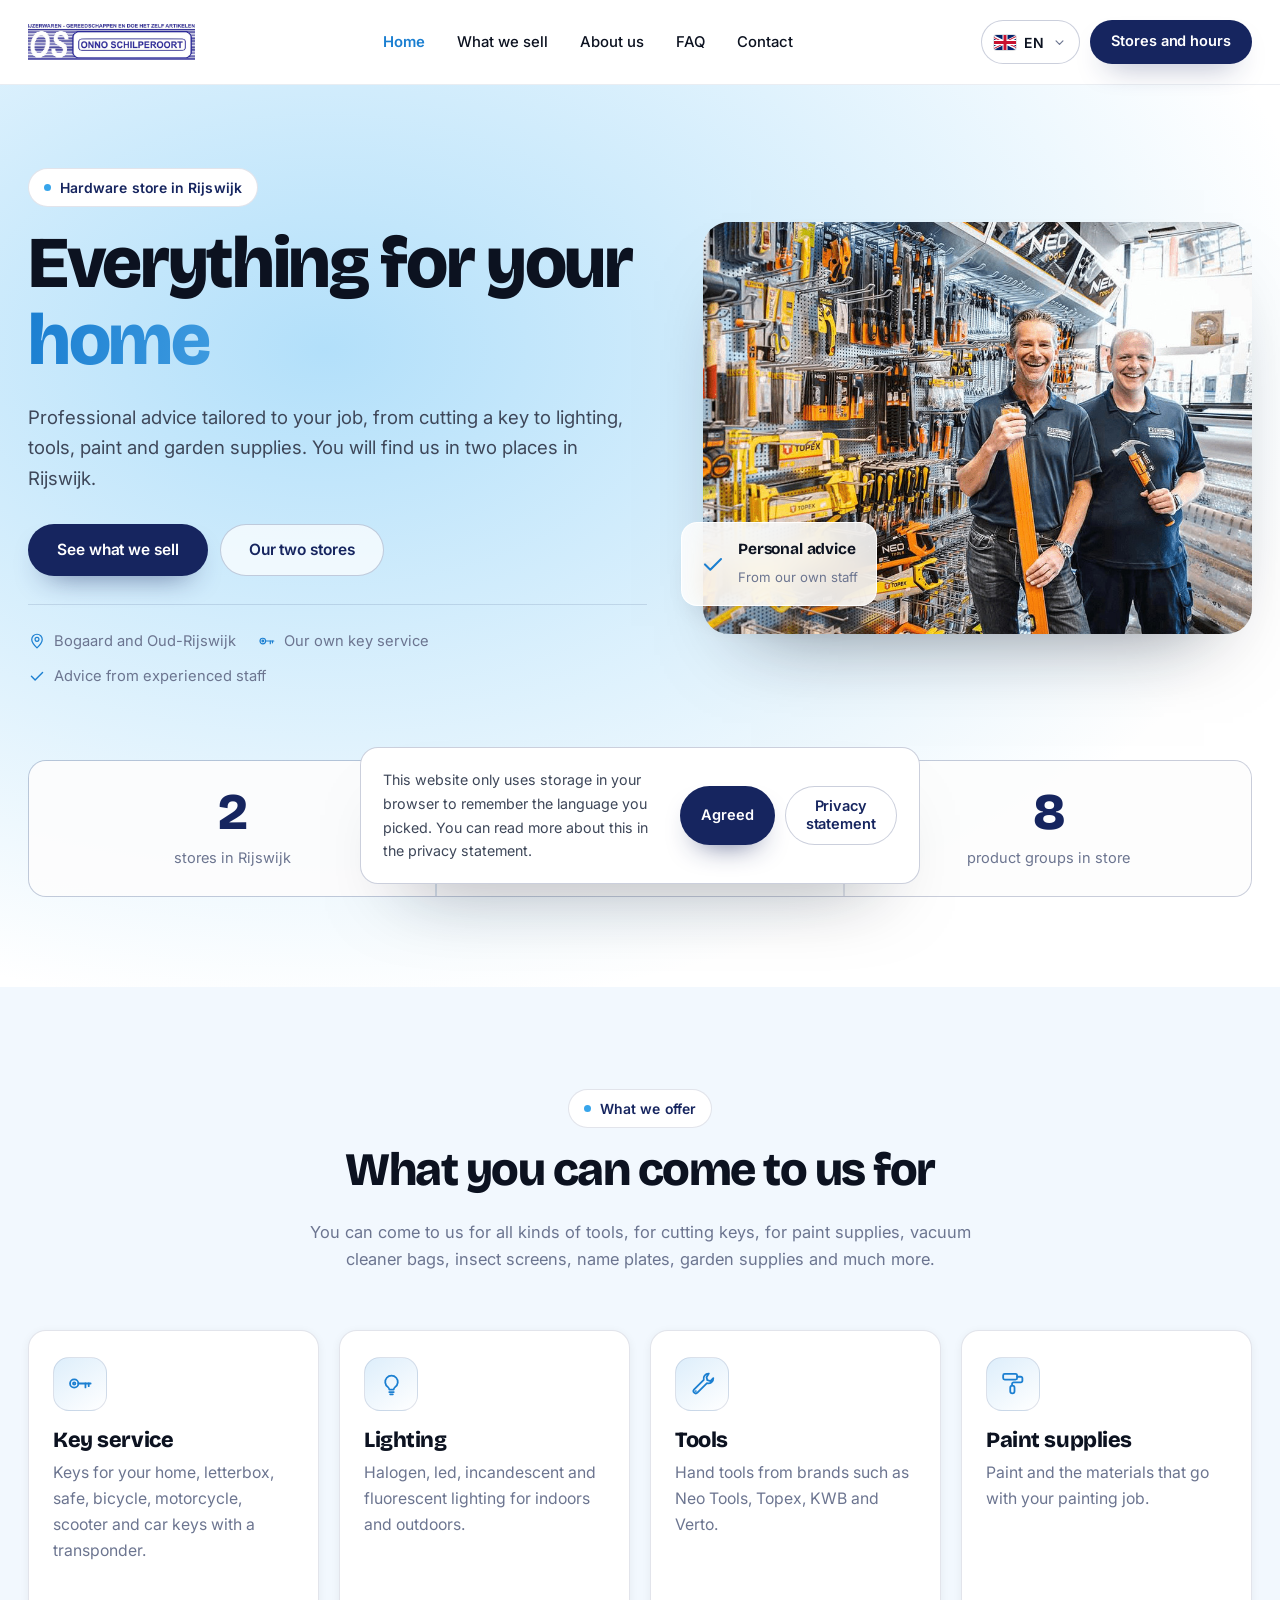
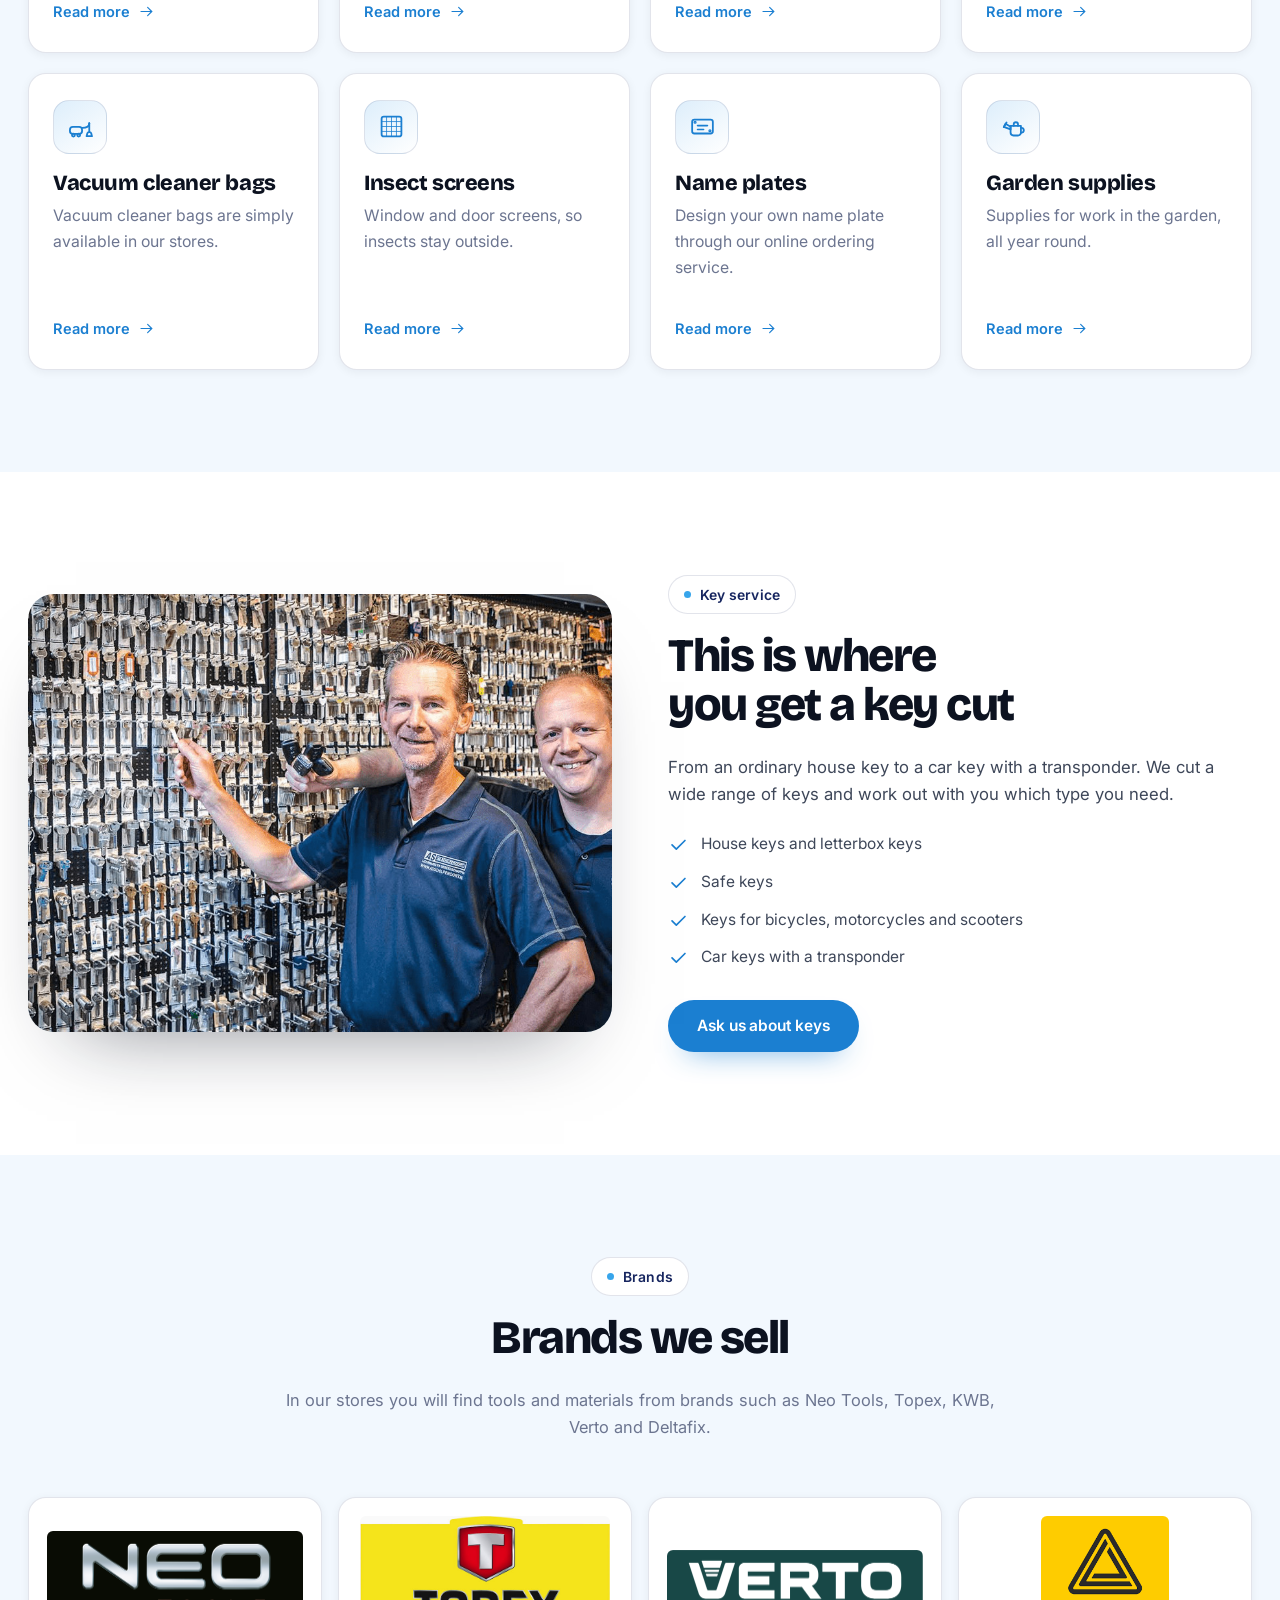
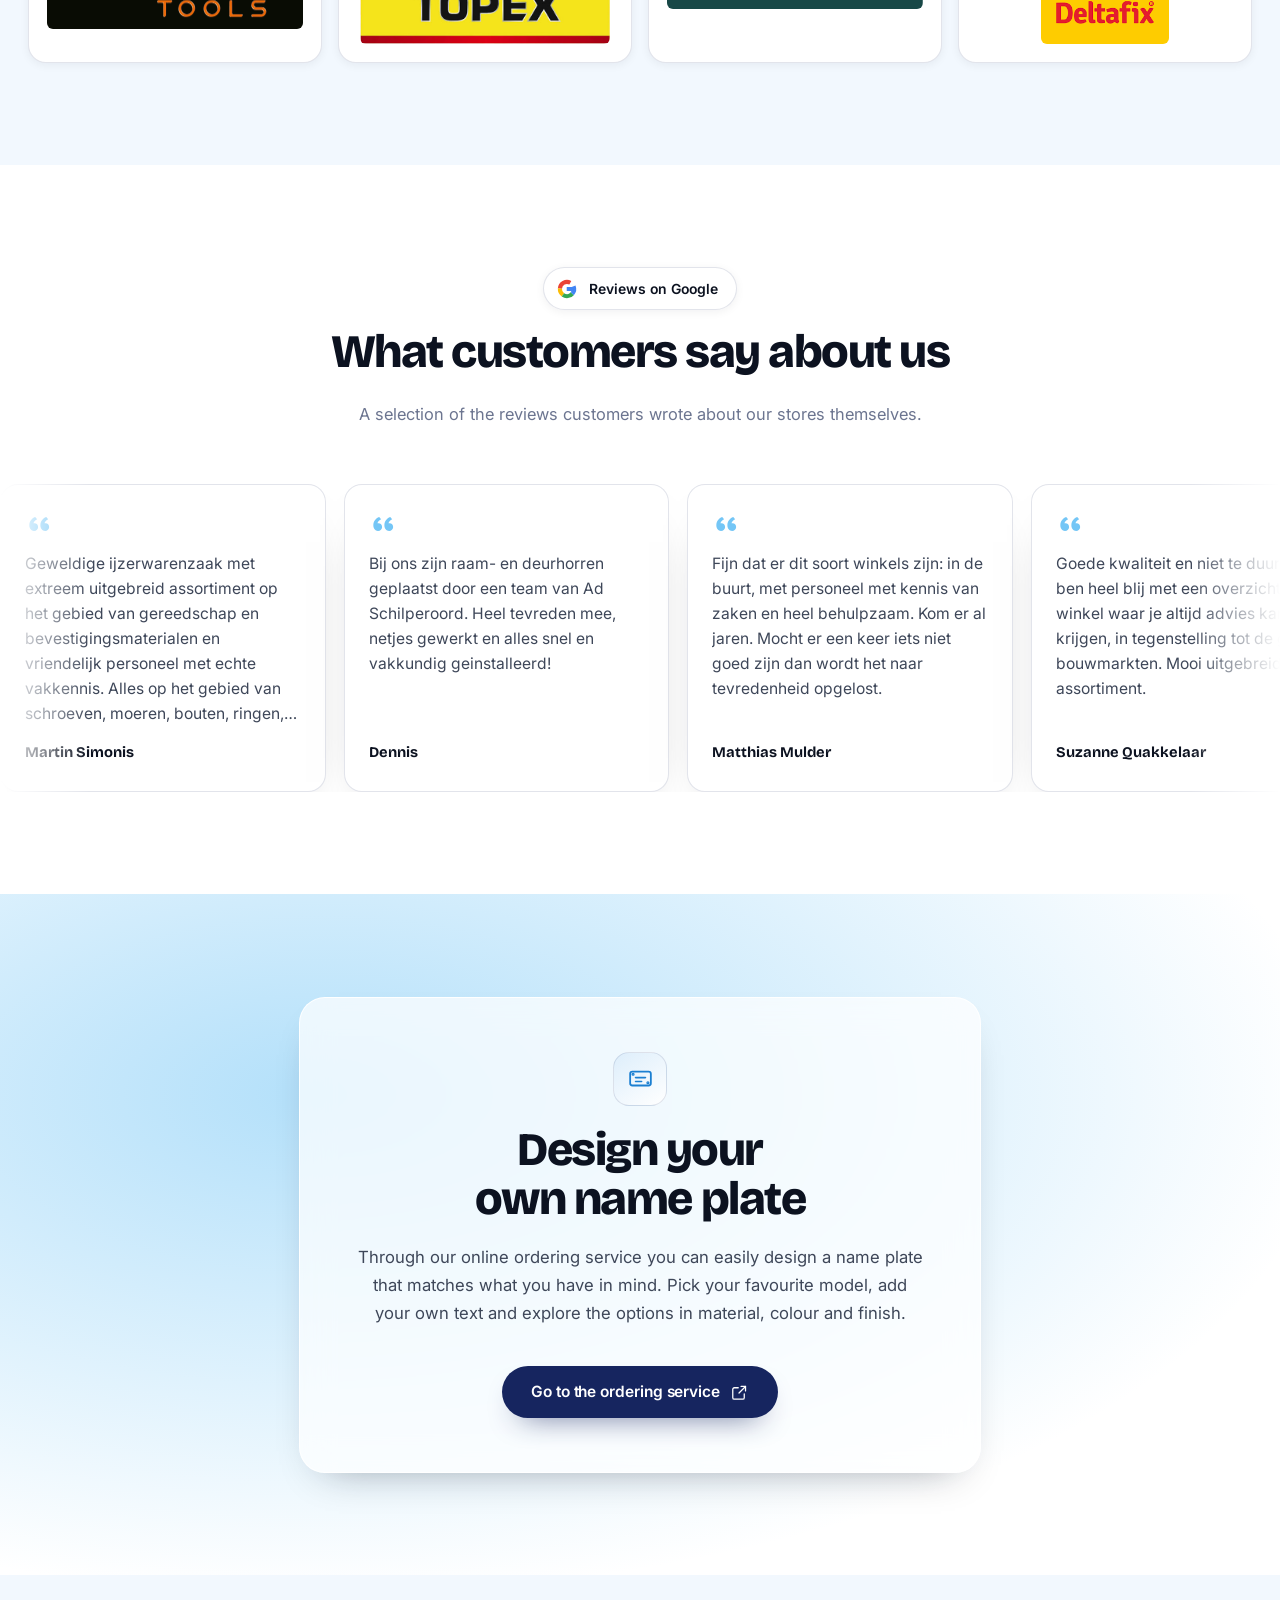
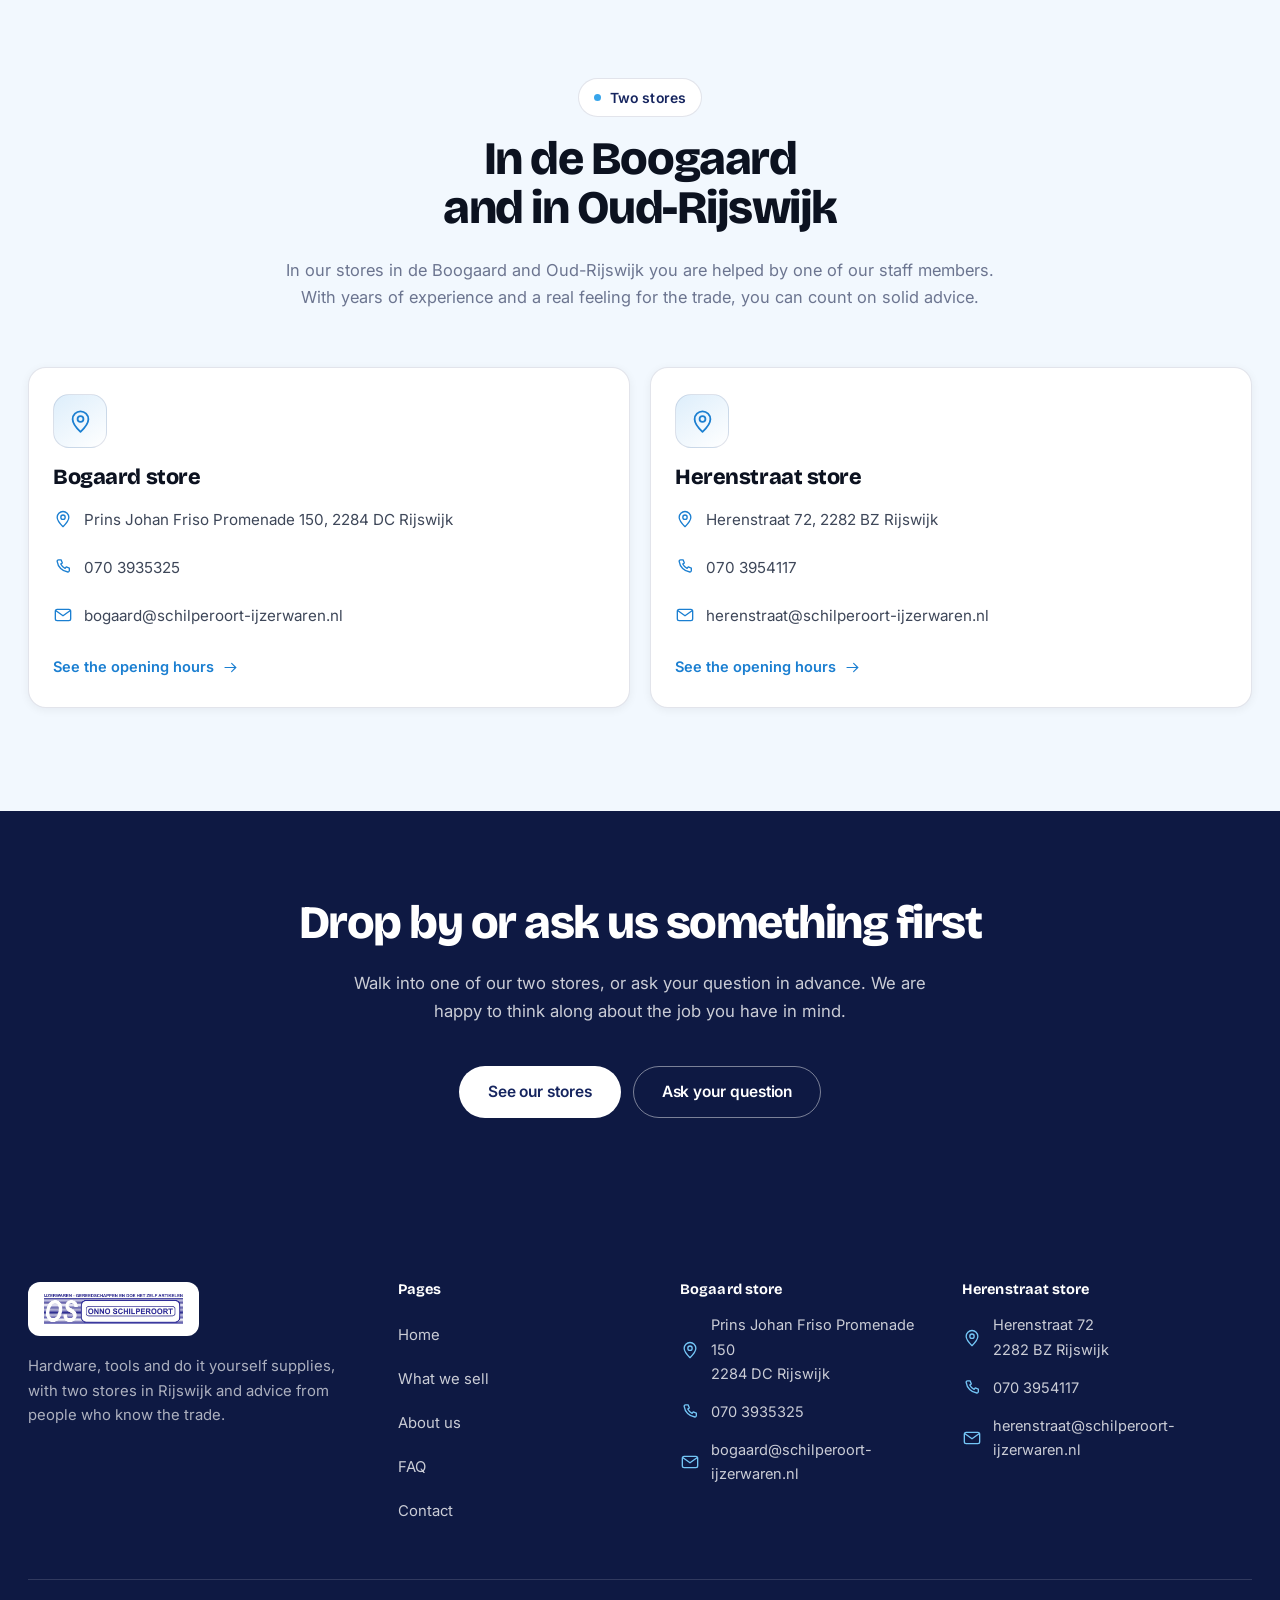
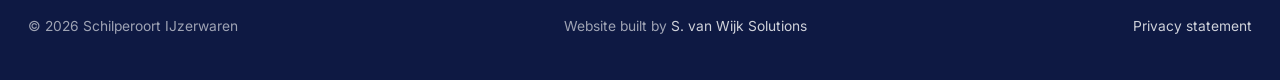
==== commit c7fe050b: "Feedbackronde verwerken en afrondende kwaliteitscontrole Feedback Sem: - Bredere leesbreedte op desk" ====
--- a/index.html
+++ b/index.html
@@ -244,7 +244,7 @@
         <div class="split-media reveal">
           <div class="photo-frame">
             <img src="assets/images/sleutelservice-sleutelwand.jpg"
-                 alt="Medewerker pakt een sleutel van de sleutelwand bij Schilperoort IJzerwaren"
+                 alt="Twee medewerkers van Schilperoort IJzerwaren bij de sleutelwand in de winkel"
                  width="1200" height="675" loading="lazy">
           </div>
         </div>
@@ -381,10 +381,6 @@
         </figure>
       </div>
     </div>
-
-    <div class="container">
-      <p class="tm-note" data-i18n="reviews.note">De reviews staan hier onbewerkt, precies zoals klanten ze zelf op Google schreven.</p>
-    </div>
   </section>
 
   <!-- Naambordjes -->
@@ -418,7 +414,7 @@
           <ul class="contact-list">
             <li>
               <svg class="icon" aria-hidden="true"><use href="assets/icons/sprite.svg#icon-pin"></use></svg>
-              <span>Prins Johan Friso Promenade 150, 2284 DC Rijswijk</span>
+              <a href="https://www.google.com/maps/search/?api=1&amp;query=Prins+Johan+Friso+Promenade+150+2284+DC+Rijswijk" target="_blank" rel="noopener">Prins Johan Friso Promenade 150, 2284 DC Rijswijk</a>
             </li>
             <li>
               <svg class="icon" aria-hidden="true"><use href="assets/icons/sprite.svg#icon-phone"></use></svg>
@@ -441,7 +437,7 @@
           <ul class="contact-list">
             <li>
               <svg class="icon" aria-hidden="true"><use href="assets/icons/sprite.svg#icon-pin"></use></svg>
-              <span>Herenstraat 72, 2282 BZ Rijswijk</span>
+              <a href="https://www.google.com/maps/search/?api=1&amp;query=Herenstraat+72+2282+BZ+Rijswijk" target="_blank" rel="noopener">Herenstraat 72, 2282 BZ Rijswijk</a>
             </li>
             <li>
               <svg class="icon" aria-hidden="true"><use href="assets/icons/sprite.svg#icon-phone"></use></svg>
--- a/style.css
+++ b/style.css
@@ -33,7 +33,7 @@
   --shadow-lg: 0 40px 80px -48px rgba(12, 18, 32, 0.55);
 
   --header-h: 76px;
-  --container: 1180px;
+  --container: 1280px;
   --ease: cubic-bezier(0.22, 1, 0.36, 1);
 }
 
@@ -41,6 +41,8 @@
 *, *::before, *::after { box-sizing: border-box; }
 
 html {
+  /* iets kleiner lettertype door de hele site heen; bodytekst blijft ruim boven 16px */
+  font-size: 96.875%;
   scroll-behavior: smooth;
   scroll-padding-top: calc(var(--header-h) + 16px);
   -webkit-text-size-adjust: 100%;
@@ -49,8 +51,8 @@
 body {
   margin: 0;
   font-family: var(--font-body);
-  font-size: 17px;
-  line-height: 1.68;
+  font-size: 1.06rem;
+  line-height: 1.66;
   color: var(--ink-2);
   background: var(--white);
   overflow-x: hidden;
@@ -233,6 +235,8 @@
 }
 
 .header-inner {
+  position: relative;
+  z-index: 113;
   display: flex;
   align-items: center;
   justify-content: space-between;
@@ -247,16 +251,17 @@
   display: flex;
   align-items: center;
   flex: none;
+  min-height: 44px;
   transition: transform 0.3s var(--ease);
 }
 .brand:hover { transform: scale(1.02); }
 
 .brand-logo {
-  height: 34px;
+  height: 36px;
   width: auto;
   transition: height 0.3s var(--ease);
 }
-.site-header.scrolled .brand-logo { height: 28px; }
+.site-header.scrolled .brand-logo { height: 30px; }
 
 .main-nav { display: none; }
 
@@ -423,6 +428,7 @@
   backdrop-filter: none;
   -webkit-backdrop-filter: none;
   background: #FFFFFF;
+  border-bottom-color: transparent;
 }
 
 .mobile-nav {
@@ -490,7 +496,7 @@
 .section-deep h2, .section-deep h3 { color: var(--white); }
 
 .section-head {
-  max-width: 42rem;
+  max-width: 46rem;
   margin-bottom: clamp(32px, 5vw, 56px);
 }
 .section-head.centered {
@@ -509,10 +515,9 @@
   background: var(--white);
   border: 1px solid var(--line);
   border-radius: 999px;
-  font-size: 0.78rem;
+  font-size: 0.9rem;
   font-weight: 600;
-  letter-spacing: 0.13em;
-  text-transform: uppercase;
+  letter-spacing: 0.005em;
   color: var(--deep);
 }
 .eyebrow::before {
@@ -579,6 +584,8 @@
   align-items: center;
 }
 
+.hero-copy { min-width: 0; }
+
 .hero-title {
   margin-bottom: 22px;
   font-weight: 800;
@@ -602,7 +609,7 @@
 }
 
 .hero-lead {
-  max-width: 34rem;
+  max-width: 39rem;
   font-size: clamp(1.06rem, 2vw, 1.2rem);
   color: var(--ink-2);
 }
@@ -649,6 +656,8 @@
 }
 
 .hero-photo { aspect-ratio: 4 / 3; }
+/* iets naar rechts uitgesneden zodat beide medewerkers volledig in beeld blijven */
+.hero-photo img { object-position: 62% center; }
 
 .hero-card {
   position: absolute;
@@ -748,12 +757,13 @@
 .card-icon .icon { width: 27px; height: 27px; }
 
 .card h3 { margin-bottom: 8px; }
-.card p { font-size: 0.97rem; color: var(--ink-3); }
+.card p { font-size: 1.02rem; color: var(--ink-3); }
 
 .card-link {
   display: inline-flex;
   align-items: center;
   gap: 8px;
+  min-height: 44px;
   margin-top: auto;
   padding-top: 16px;
   font-size: 0.94rem;
@@ -888,8 +898,8 @@
 
 .tm-quote {
   margin: 0;
-  font-size: 0.96rem;
-  line-height: 1.62;
+  font-size: 1.01rem;
+  line-height: 1.6;
   color: var(--ink-2);
   display: -webkit-box;
   -webkit-line-clamp: 7;
@@ -904,13 +914,6 @@
   font-weight: 700;
   font-size: 0.95rem;
   color: var(--ink);
-}
-
-.tm-note {
-  margin-top: 26px;
-  font-size: 0.88rem;
-  color: var(--ink-3);
-  text-align: center;
 }
 
 /* ---------- 13. Naambord-blok ---------- */
@@ -938,6 +941,7 @@
 .locations-grid {
   display: grid;
   gap: 20px;
+  align-items: stretch;
 }
 
 .location-card {
@@ -951,10 +955,14 @@
   box-shadow: var(--shadow-sm);
 }
 
-.location-photo { aspect-ratio: 16 / 9; }
+.location-photo { overflow: hidden; }
+/* aspect-ratio op de img zelf, zodat beide filiaalfoto's altijd exact
+   even hoog en breed zijn (een height:100% op de img resolveert niet
+   betrouwbaar tegen een aspect-ratio-hoogte van de container) */
 .location-photo img {
   width: 100%;
-  height: 100%;
+  aspect-ratio: 16 / 9;
+  height: auto;
   object-fit: cover;
   object-position: center;
 }
@@ -971,23 +979,29 @@
 
 .contact-list {
   display: grid;
-  gap: 11px;
+  gap: 4px;
   list-style: none;
   font-size: 0.98rem;
 }
 .contact-list li {
   display: flex;
-  align-items: flex-start;
+  align-items: center;
   gap: 11px;
+  min-height: 44px;
 }
 .contact-list .icon {
   width: 20px;
   height: 20px;
-  margin-top: 3px;
   color: var(--brand);
   flex: none;
 }
-.contact-list a { color: var(--ink-2); }
+.contact-list a {
+  display: inline-flex;
+  align-items: center;
+  min-height: 44px;
+  color: var(--ink-2);
+  overflow-wrap: anywhere;
+}
 .contact-list a:hover { color: var(--brand); }
 
 .hours-title {
@@ -1039,12 +1053,31 @@
 }
 
 /* ---------- 15. FAQ ---------- */
-.faq-list {
+.faq-layout {
   display: grid;
-  gap: 12px;
-  max-width: 52rem;
-  margin-inline: auto;
-}
+  gap: clamp(28px, 4vw, 48px);
+  align-items: start;
+}
+
+.faq-aside { display: grid; gap: 20px; }
+.faq-aside h2 { margin-bottom: 0; }
+.faq-aside > p { color: var(--ink-3); margin: 0; }
+
+.faq-help-card {
+  display: grid;
+  gap: 14px;
+  padding: 26px 24px 28px;
+  background: var(--white);
+  border: 1px solid var(--line);
+  border-radius: var(--radius-lg);
+  box-shadow: var(--shadow-sm);
+}
+.faq-help-card .card-icon { margin-bottom: 0; }
+.faq-help-card h3 { margin-bottom: 0; }
+.faq-help-card p { font-size: 0.98rem; color: var(--ink-3); margin: 0; }
+.faq-help-actions { display: grid; gap: 10px; margin-top: 4px; }
+
+.faq-list { display: grid; gap: 12px; }
 
 .faq-item {
   background: var(--white);
@@ -1052,18 +1085,20 @@
   border-radius: var(--radius);
   box-shadow: var(--shadow-sm);
   overflow: hidden;
-}
-.faq-item[open] { border-color: rgba(27, 127, 209, 0.4); }
+  transition: border-color 0.3s ease, box-shadow 0.35s var(--ease);
+}
+.faq-item:hover { border-color: rgba(27, 127, 209, 0.35); box-shadow: var(--shadow); }
+.faq-item[open] { border-color: rgba(27, 127, 209, 0.45); box-shadow: var(--shadow); }
 
 .faq-q {
   display: flex;
   align-items: center;
   justify-content: space-between;
   gap: 16px;
-  min-height: 60px;
+  min-height: 64px;
   padding: 18px 22px;
   font-family: var(--font-display);
-  font-size: 1.06rem;
+  font-size: 1.12rem;
   font-weight: 700;
   letter-spacing: -0.015em;
   color: var(--ink);
@@ -1072,19 +1107,44 @@
 }
 .faq-q::-webkit-details-marker { display: none; }
 .faq-q:hover { color: var(--brand); }
-.faq-q .icon {
-  width: 20px;
-  height: 20px;
+
+.faq-chevron {
+  display: inline-flex;
+  align-items: center;
+  justify-content: center;
   flex: none;
+  width: 36px;
+  height: 36px;
+  border-radius: 50%;
+  background: var(--sky-tint);
+  border: 1px solid var(--line);
   color: var(--brand);
-  transition: transform 0.3s var(--ease);
-}
-.faq-item[open] .faq-q .icon { transform: rotate(180deg); }
+  transition: background-color 0.3s ease, border-color 0.3s ease, color 0.3s ease;
+}
+.faq-chevron .icon {
+  width: 18px;
+  height: 18px;
+  transition: transform 0.35s var(--ease);
+}
+.faq-item[open] .faq-chevron {
+  background: var(--brand);
+  border-color: var(--brand);
+  color: var(--white);
+}
+.faq-item[open] .faq-chevron .icon { transform: rotate(180deg); }
 
 .faq-a {
-  padding: 0 22px 22px;
-  font-size: 0.99rem;
+  padding: 2px 22px 24px;
+  font-size: 1.04rem;
+  line-height: 1.62;
   color: var(--ink-2);
+}
+.faq-a p { margin-bottom: 0.8em; }
+.faq-a p:last-child { margin-bottom: 0; }
+
+@media (min-width: 768px) {
+  .faq-layout { grid-template-columns: 0.82fr 1.18fr; }
+  .faq-aside { position: sticky; top: calc(var(--header-h) + 24px); }
 }
 
 /* ---------- 16. Formulier ---------- */
@@ -1184,12 +1244,12 @@
 
 /* ---------- 18. Paginakop (subpagina's) ---------- */
 .page-hero { padding: clamp(44px, 6vw, 78px) 0 clamp(36px, 5vw, 56px); }
-.page-hero-inner { max-width: 46rem; }
+.page-hero-inner { max-width: 52rem; }
 .page-hero h1 { font-size: clamp(2.2rem, 5.6vw, 3.7rem); }
 .page-hero p { font-size: clamp(1.02rem, 1.9vw, 1.16rem); color: var(--ink-2); }
 
 /* ---------- 19. Prose (privacy) ---------- */
-.prose { max-width: 46rem; }
+.prose { max-width: 52rem; }
 .prose h2 { font-size: clamp(1.4rem, 2.8vw, 1.85rem); margin-top: 2em; }
 .prose h2:first-of-type { margin-top: 0; }
 .prose ul { margin: 0 0 1.2em; padding-left: 1.2em; }
@@ -1261,9 +1321,8 @@
 .footer-col h4 {
   margin-bottom: 16px;
   color: var(--white);
-  font-size: 0.84rem;
-  letter-spacing: 0.13em;
-  text-transform: uppercase;
+  font-size: 0.94rem;
+  letter-spacing: 0.005em;
   font-weight: 700;
 }
 
@@ -1278,8 +1337,13 @@
 
 .footer-col p { color: rgba(255, 255, 255, 0.66); }
 
-.footer-links { list-style: none; display: grid; gap: 10px; }
-.footer-links a { color: rgba(255, 255, 255, 0.78); }
+.footer-links { list-style: none; display: grid; gap: 0; }
+.footer-links a {
+  display: inline-flex;
+  align-items: center;
+  min-height: 44px;
+  color: rgba(255, 255, 255, 0.78);
+}
 .footer-links a:hover { color: var(--sky); }
 
 .footer-col .contact-list { font-size: 0.94rem; }
@@ -1298,8 +1362,14 @@
   color: rgba(255, 255, 255, 0.6);
   text-align: center;
 }
-.footer-bottom a { color: rgba(255, 255, 255, 0.8); }
+.footer-bottom a {
+  display: inline-flex;
+  align-items: center;
+  min-height: 44px;
+  color: rgba(255, 255, 255, 0.8);
+}
 .footer-bottom a:hover { color: var(--sky); }
+.footer-bottom p { margin: 0; }
 
 /* ---------- 23. Bewegende elementen ---------- */
 .fade-up {
@@ -1359,7 +1429,7 @@
 @media (min-width: 768px) {
   :root { --header-h: 84px; }
 
-  body { font-size: 17.5px; }
+  body { font-size: 1.08rem; }
 
   .menu-toggle, .mobile-menu { display: none; }
   .main-nav { display: block; }
@@ -1367,12 +1437,11 @@
   .header-cta { display: inline-flex; }
 
   .hero-grid { grid-template-columns: 1.06fr 0.94fr; }
-  .hero-photo { aspect-ratio: 3 / 4; }
   .hero-card { left: -22px; bottom: 28px; }
 
   .cards-grid { grid-template-columns: repeat(2, minmax(0, 1fr)); gap: 20px; }
   .cards-grid.grid-2 { grid-template-columns: repeat(2, minmax(0, 1fr)); }
-  .banner-photo { aspect-ratio: 21 / 9; }
+  .banner-photo { aspect-ratio: 2 / 1; }
   .brands-grid { grid-template-columns: repeat(4, minmax(0, 1fr)); }
   .split { grid-template-columns: repeat(2, minmax(0, 1fr)); }
   .split.media-right .split-media { order: 2; }
@@ -1395,6 +1464,5 @@
   .container { padding-inline: 28px; }
   .cards-grid.grid-4 { grid-template-columns: repeat(4, minmax(0, 1fr)); }
   .cards-grid.grid-3 { grid-template-columns: repeat(3, minmax(0, 1fr)); }
-  .hero-photo { aspect-ratio: 4 / 5; }
   .tm-section { --tm-card-width: 21rem; }
 }
